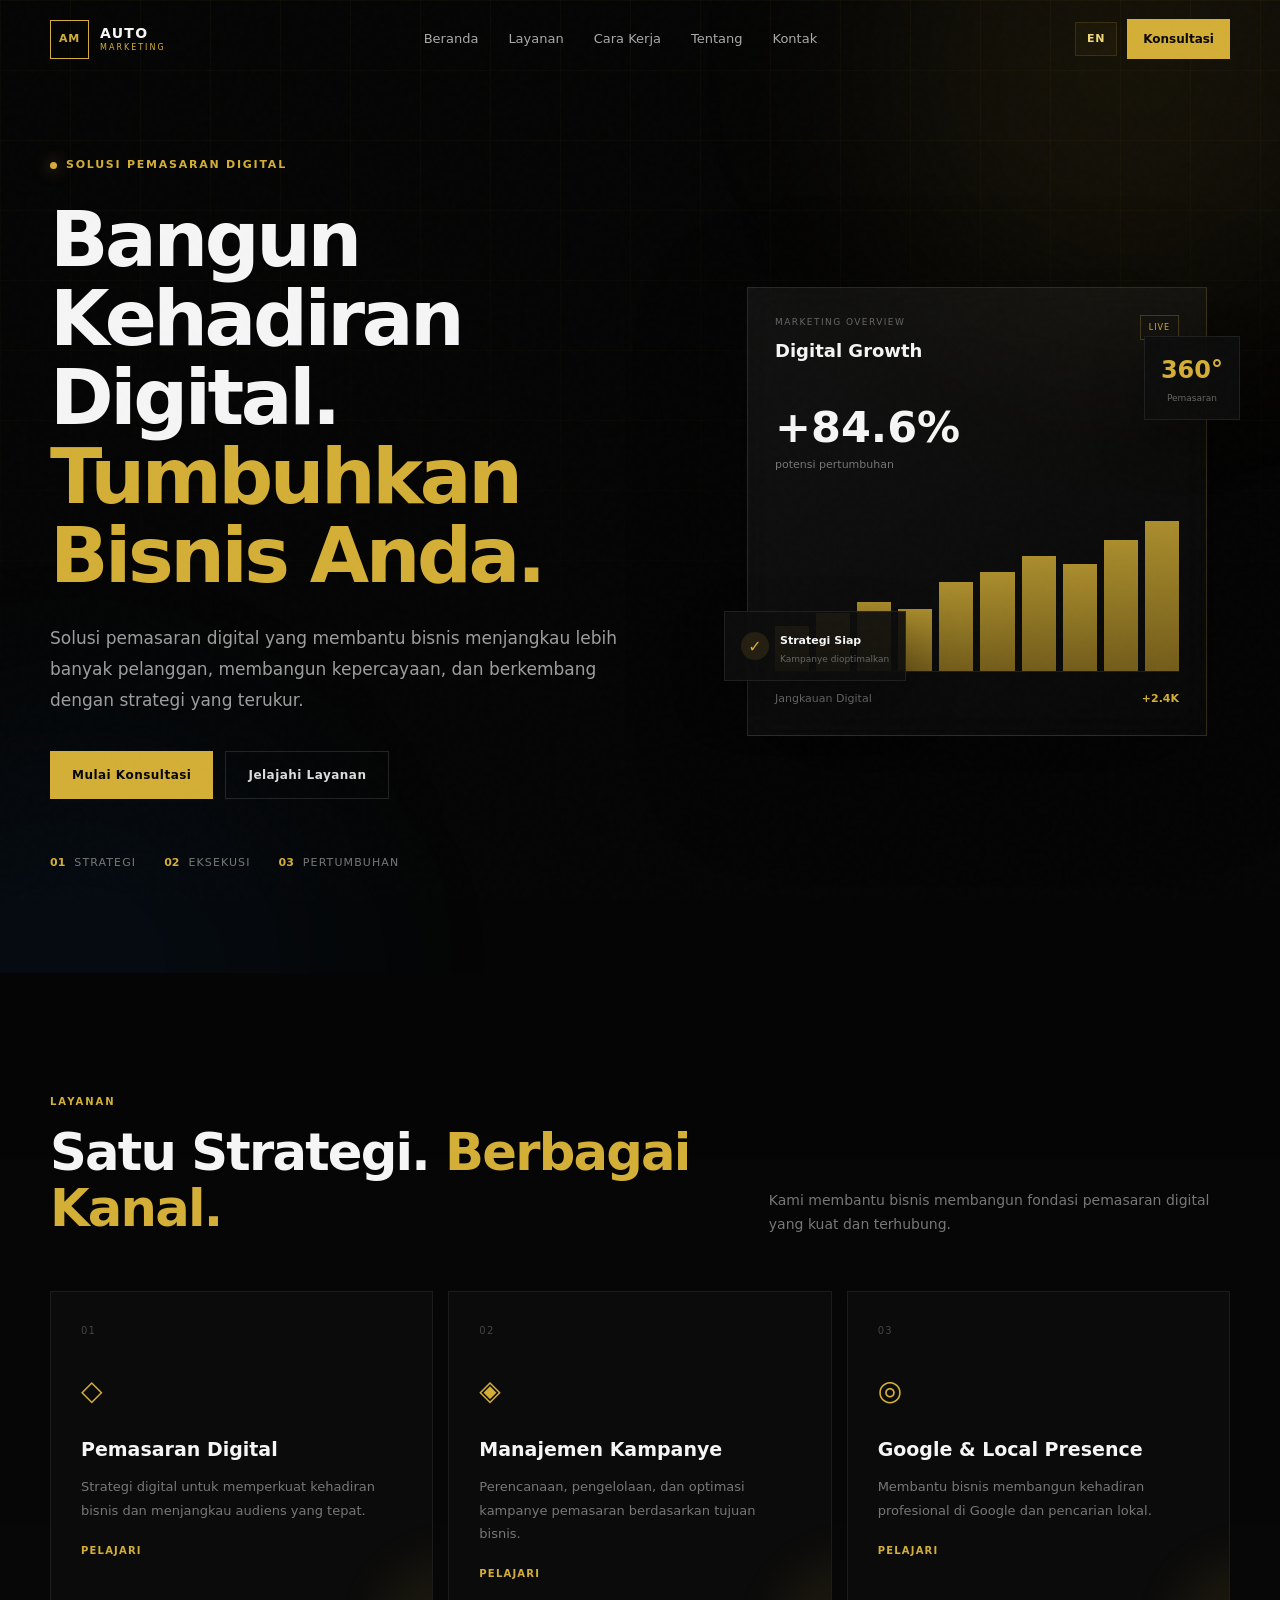
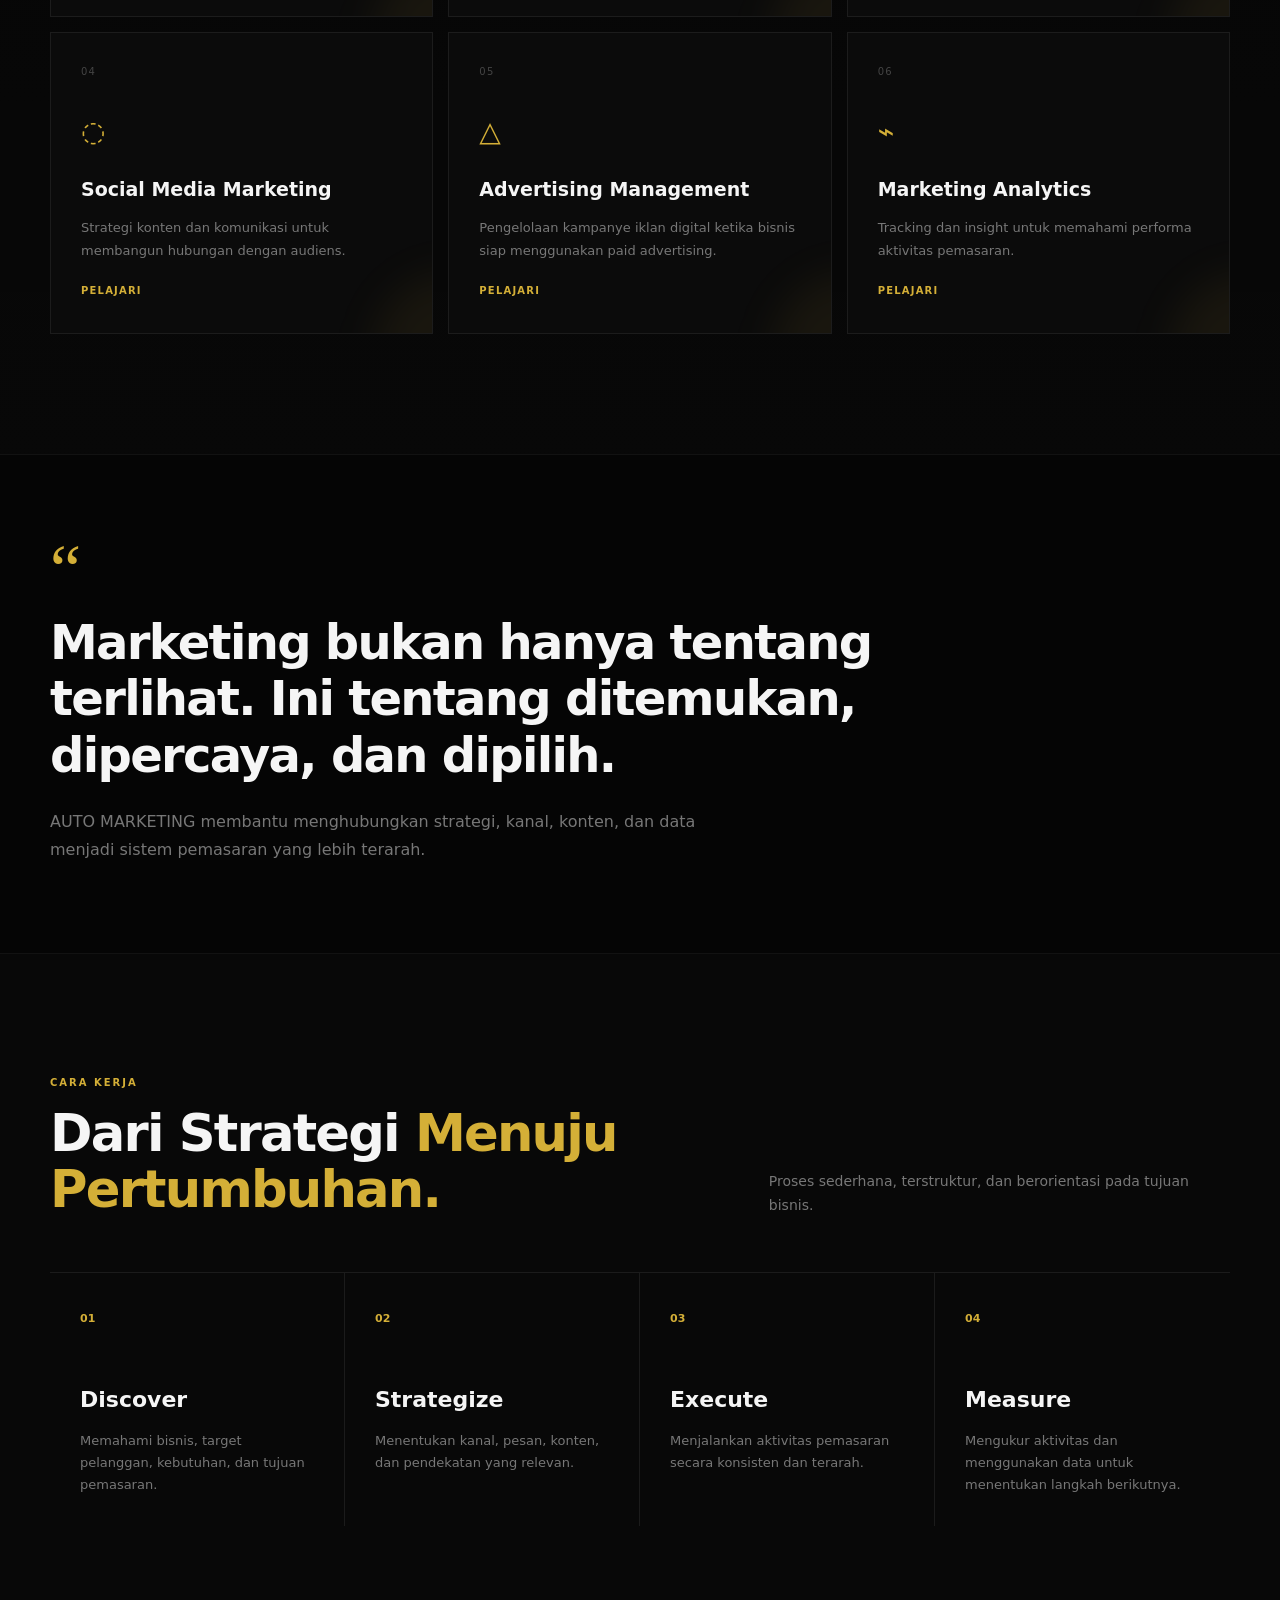
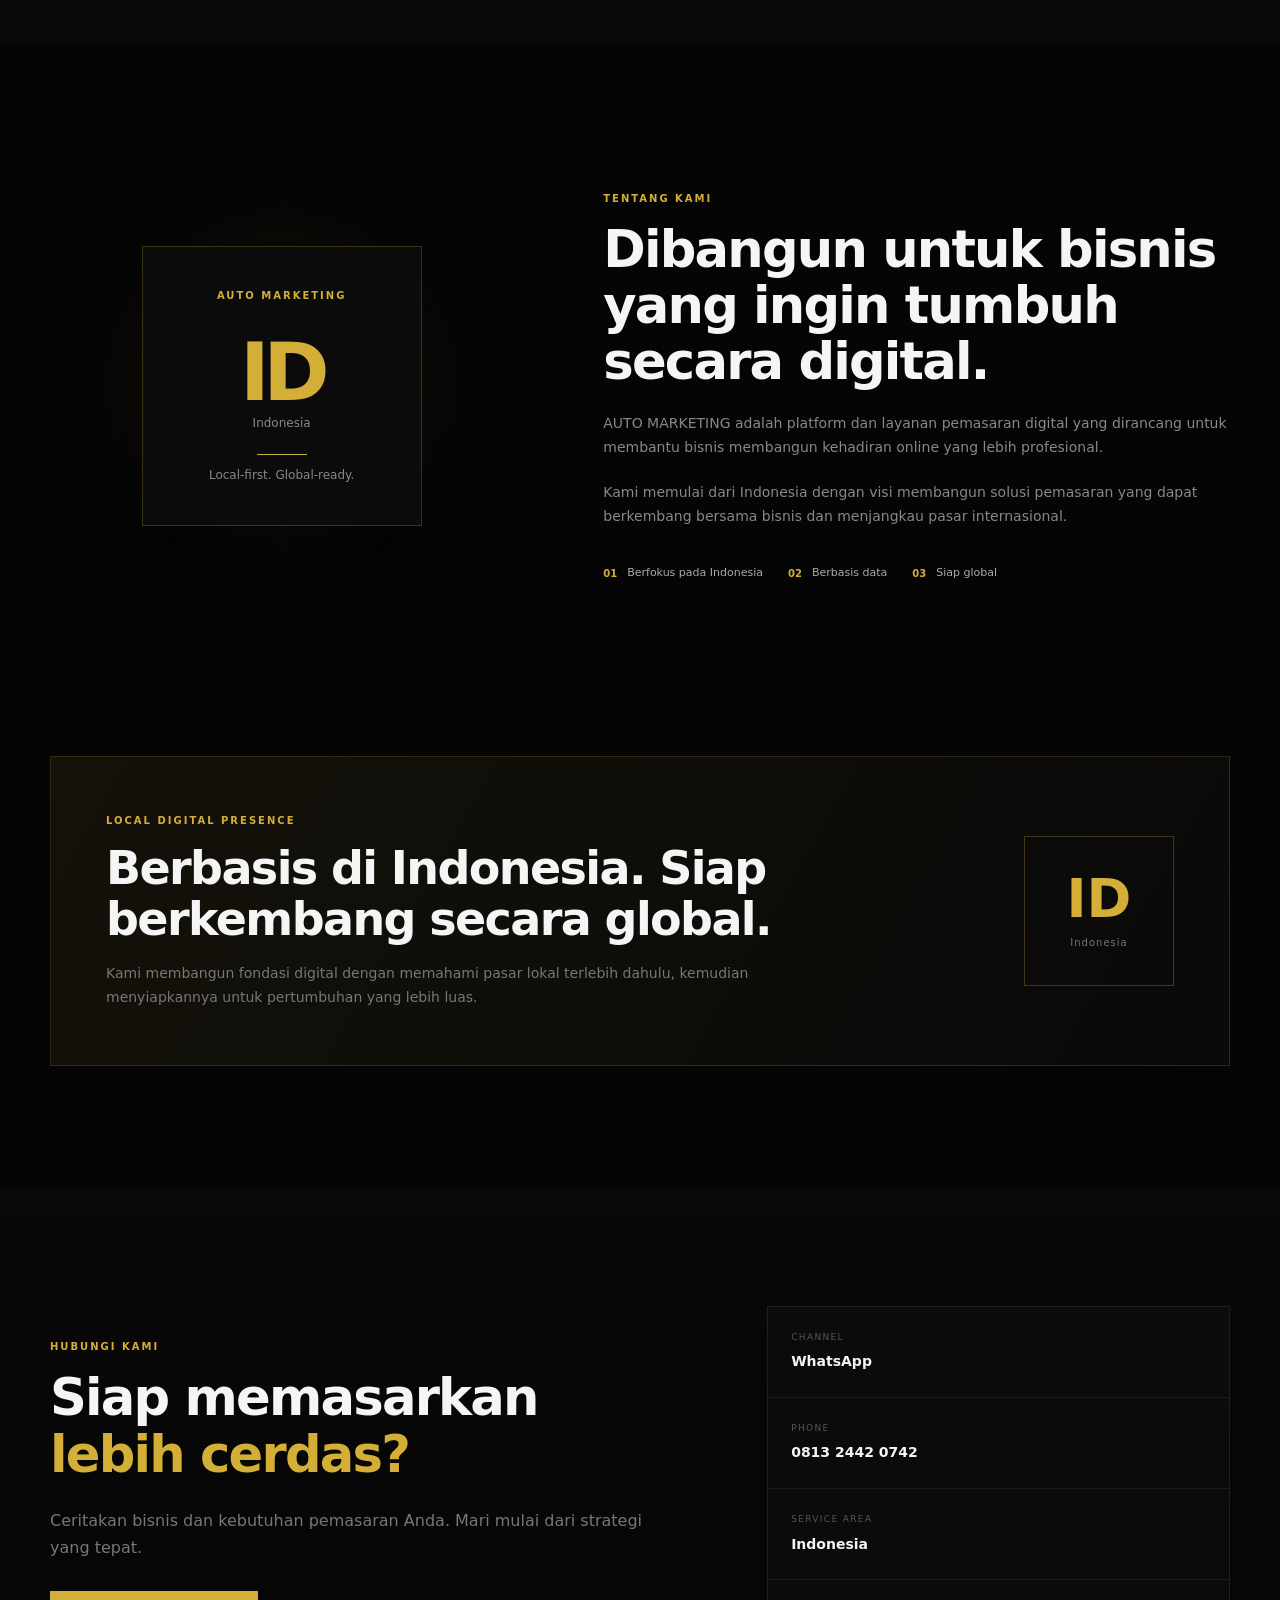
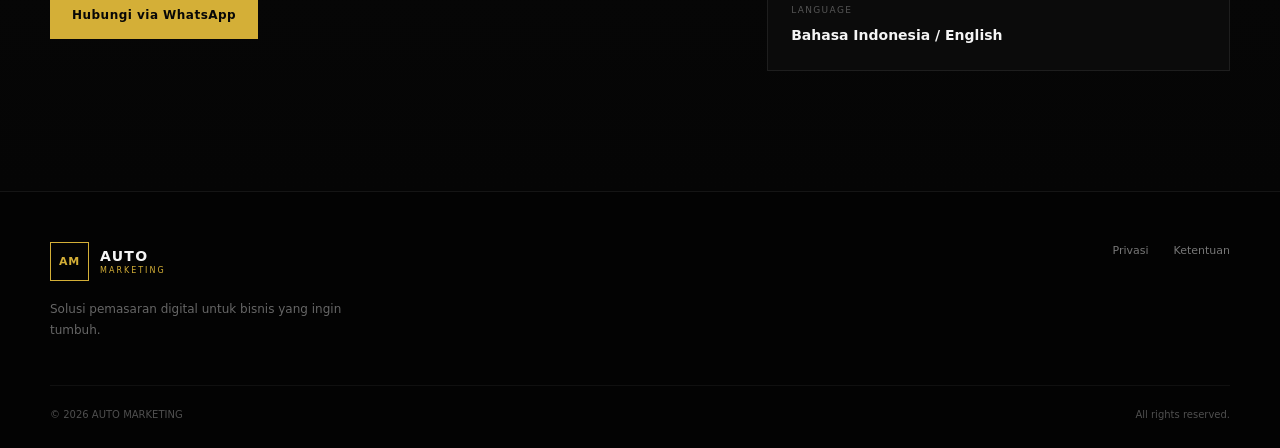
==== index.html @ 8391cec6 "Add files via upload" ====
<!DOCTYPE html>
<html lang="id">
<head>
    <meta charset="UTF-8">

    <meta
        name="viewport"
        content="width=device-width, initial-scale=1.0"
    >

    <title>AUTO MARKETING — Digital Marketing & Growth Solutions</title>

    <meta
        name="description"
        content="AUTO MARKETING menyediakan solusi pemasaran digital, campaign management, Google Business Profile, social media marketing, advertising, dan marketing analytics untuk bisnis di Indonesia."
    >

    <meta
        name="keywords"
        content="digital marketing Indonesia, marketing agency Indonesia, Google Business Profile, social media marketing, campaign management, advertising, marketing analytics"
    >

    <meta name="author" content="AUTO MARKETING">

    <meta
        property="og:title"
        content="AUTO MARKETING — Digital Marketing & Growth Solutions"
    >

    <meta
        property="og:description"
        content="Digital marketing solutions designed to help businesses reach more customers, build trust, and grow."
    >

    <meta
        property="og:type"
        content="website"
    >

    <meta
        property="og:locale"
        content="id_ID"
    >

    <meta
        property="og:locale:alternate"
        content="en_US"
    >

    <meta
        name="theme-color"
        content="#050505"
    >

    <link
        rel="icon"
        href="favicon.svg"
        type="image/svg+xml"
    >

    <link
        rel="stylesheet"
        href="style.css"
    >
</head>

<body>

<div class="page-noise"></div>

<header class="site-header" id="siteHeader">

    <div class="container nav-container">

        <a
            href="#home"
            class="brand"
            aria-label="AUTO MARKETING Home"
        >
            <span class="brand-mark">AM</span>

            <span class="brand-text">
                <strong>AUTO</strong>
                <span>MARKETING</span>
            </span>
        </a>

        <nav
            class="desktop-nav"
            aria-label="Primary navigation"
        >

            <a href="#home" data-i18n="nav.home">
                Beranda
            </a>

            <a href="#services" data-i18n="nav.services">
                Layanan
            </a>

            <a href="#process" data-i18n="nav.process">
                Cara Kerja
            </a>

            <a href="#about" data-i18n="nav.about">
                Tentang
            </a>

            <a href="#contact" data-i18n="nav.contact">
                Kontak
            </a>

        </nav>

        <div class="nav-actions">

            <button
                class="language-switch"
                id="languageToggle"
                type="button"
                aria-label="Switch language"
            >
                <span id="languageLabel">EN</span>
            </button>

            <a
                href="https://wa.me/6281324420742?text=Halo%20AUTO%20MARKETING%2C%20saya%20ingin%20berkonsultasi%20tentang%20pemasaran%20digital."
                class="nav-cta"
                target="_blank"
                rel="noopener noreferrer"
                data-i18n="nav.cta"
            >
                Konsultasi
            </a>

            <button
                class="menu-toggle"
                id="menuToggle"
                type="button"
                aria-label="Open menu"
                aria-expanded="false"
            >
                <span></span>
                <span></span>
                <span></span>
            </button>

        </div>

    </div>

    <div
        class="mobile-menu"
        id="mobileMenu"
    >

        <a href="#home" data-i18n="nav.home">
            Beranda
        </a>

        <a href="#services" data-i18n="nav.services">
            Layanan
        </a>

        <a href="#process" data-i18n="nav.process">
            Cara Kerja
        </a>

        <a href="#about" data-i18n="nav.about">
            Tentang
        </a>

        <a href="#contact" data-i18n="nav.contact">
            Kontak
        </a>

        <a
            href="https://wa.me/6281324420742?text=Halo%20AUTO%20MARKETING%2C%20saya%20ingin%20berkonsultasi%20tentang%20pemasaran%20digital."
            target="_blank"
            rel="noopener noreferrer"
            data-i18n="nav.cta"
        >
            Konsultasi
        </a>

    </div>

</header>


<main>

<!-- =========================
     HERO
========================= -->

<section
    class="hero"
    id="home"
>

    <div class="hero-glow hero-glow-one"></div>
    <div class="hero-glow hero-glow-two"></div>

    <div class="container hero-grid">

        <div class="hero-content reveal">

            <div class="eyebrow">
                <span class="status-dot"></span>

                <span data-i18n="hero.eyebrow">
                    Solusi Pemasaran Digital
                </span>
            </div>

            <h1 data-i18n="hero.title">
                Bangun Kehadiran Digital.
                <span>Tumbuhkan Bisnis Anda.</span>
            </h1>

            <p
                class="hero-description"
                data-i18n="hero.description"
            >
                Solusi pemasaran digital yang membantu bisnis
                menjangkau lebih banyak pelanggan, membangun
                kepercayaan, dan berkembang dengan strategi yang
                terukur.
            </p>

            <div class="hero-actions">

                <a
                    href="#contact"
                    class="button button-primary"
                    data-i18n="hero.primary"
                >
                    Mulai Konsultasi
                </a>

                <a
                    href="#services"
                    class="button button-secondary"
                    data-i18n="hero.secondary"
                >
                    Jelajahi Layanan
                </a>

            </div>

            <div class="hero-trust">

                <div>
                    <strong>01</strong>
                    <span data-i18n="hero.trust1">
                        Strategy
                    </span>
                </div>

                <div>
                    <strong>02</strong>
                    <span data-i18n="hero.trust2">
                        Execution
                    </span>
                </div>

                <div>
                    <strong>03</strong>
                    <span data-i18n="hero.trust3">
                        Growth
                    </span>
                </div>

            </div>

        </div>


        <div class="hero-visual reveal">

            <div class="dashboard-card">

                <div class="dashboard-top">

                    <div>
                        <span
                            class="small-label"
                            data-i18n="dashboard.label"
                        >
                            MARKETING OVERVIEW
                        </span>

                        <h3 data-i18n="dashboard.title">
                            Digital Growth
                        </h3>
                    </div>

                    <span class="live-badge">
                        LIVE
                    </span>

                </div>

                <div class="growth-value">
                    <strong>+84.6%</strong>
                    <span data-i18n="dashboard.growth">
                        growth potential
                    </span>
                </div>

                <div class="chart">

                    <span style="height:28%"></span>
                    <span style="height:36%"></span>
                    <span style="height:43%"></span>
                    <span style="height:39%"></span>
                    <span style="height:56%"></span>
                    <span style="height:62%"></span>
                    <span style="height:72%"></span>
                    <span style="height:67%"></span>
                    <span style="height:82%"></span>
                    <span style="height:94%"></span>

                </div>

                <div class="dashboard-bottom">

                    <span data-i18n="dashboard.reach">
                        Digital Reach
                    </span>

                    <strong>
                        +2.4K
                    </strong>

                </div>

            </div>

            <div class="floating-card floating-card-one">

                <span class="floating-icon">
                    ✓
                </span>

                <div>
                    <strong data-i18n="float.strategy">
                        Strategy Ready
                    </strong>

                    <small data-i18n="float.optimized">
                        Campaign optimized
                    </small>
                </div>

            </div>

            <div class="floating-card floating-card-two">

                <strong>
                    360°
                </strong>

                <span data-i18n="float.marketing">
                    Marketing
                </span>

            </div>

        </div>

    </div>

</section>


<!-- =========================
     SERVICES
========================= -->

<section
    class="section services-section"
    id="services"
>

    <div class="container">

        <div class="section-head reveal">

            <div>

                <span
                    class="section-kicker"
                    data-i18n="services.kicker"
                >
                    LAYANAN
                </span>

                <h2 data-i18n="services.title">
                    Satu Strategi.
                    <span>Berbagai Kanal.</span>
                </h2>

            </div>

            <p data-i18n="services.description">
                Kami membantu bisnis membangun fondasi
                pemasaran digital yang kuat dan terhubung.
            </p>

        </div>


        <div class="services-grid">

            <article class="service-card reveal">

                <div class="service-number">
                    01
                </div>

                <div class="service-icon">
                    ◇
                </div>

                <h3 data-i18n="service.digital.title">
                    Pemasaran Digital
                </h3>

                <p data-i18n="service.digital.text">
                    Strategi digital untuk memperkuat
                    kehadiran bisnis dan menjangkau audiens
                    yang tepat.
                </p>

                <span
                    class="service-link"
                    data-i18n="service.learn"
                >
                    Pelajari
                </span>

            </article>


            <article class="service-card reveal">

                <div class="service-number">
                    02
                </div>

                <div class="service-icon">
                    ◈
                </div>

                <h3 data-i18n="service.campaign.title">
                    Manajemen Kampanye
                </h3>

                <p data-i18n="service.campaign.text">
                    Perencanaan, pengelolaan, dan optimasi
                    kampanye pemasaran berdasarkan tujuan
                    bisnis.
                </p>

                <span
                    class="service-link"
                    data-i18n="service.learn"
                >
                    Pelajari
                </span>

            </article>


            <article class="service-card reveal">

                <div class="service-number">
                    03
                </div>

                <div class="service-icon">
                    ◎
                </div>

                <h3 data-i18n="service.google.title">
                    Google & Local Presence
                </h3>

                <p data-i18n="service.google.text">
                    Membantu bisnis membangun kehadiran
                    profesional di Google dan pencarian lokal.
                </p>

                <span
                    class="service-link"
                    data-i18n="service.learn"
                >
                    Pelajari
                </span>

            </article>


            <article class="service-card reveal">

                <div class="service-number">
                    04
                </div>

                <div class="service-icon">
                    ◌
                </div>

                <h3 data-i18n="service.social.title">
                    Social Media Marketing
                </h3>

                <p data-i18n="service.social.text">
                    Strategi konten dan komunikasi untuk
                    membangun hubungan dengan audiens.
                </p>

                <span
                    class="service-link"
                    data-i18n="service.learn"
                >
                    Pelajari
                </span>

            </article>


            <article class="service-card reveal">

                <div class="service-number">
                    05
                </div>

                <div class="service-icon">
                    △
                </div>

                <h3 data-i18n="service.ads.title">
                    Advertising Management
                </h3>

                <p data-i18n="service.ads.text">
                    Pengelolaan kampanye iklan digital ketika
                    bisnis siap menggunakan paid advertising.
                </p>

                <span
                    class="service-link"
                    data-i18n="service.learn"
                >
                    Pelajari
                </span>

            </article>


            <article class="service-card reveal">

                <div class="service-number">
                    06
                </div>

                <div class="service-icon">
                    ⌁
                </div>

                <h3 data-i18n="service.analytics.title">
                    Marketing Analytics
                </h3>

                <p data-i18n="service.analytics.text">
                    Tracking dan insight untuk memahami
                    performa aktivitas pemasaran.
                </p>

                <span
                    class="service-link"
                    data-i18n="service.learn"
                >
                    Pelajari
                </span>

            </article>

        </div>

    </div>

</section>


<!-- =========================
     STATEMENT
========================= -->

<section class="statement-section">

    <div class="container">

        <div class="statement reveal">

            <span class="quote-mark">
                “
            </span>

            <h2 data-i18n="statement.title">
                Marketing bukan hanya tentang terlihat.
                Ini tentang ditemukan, dipercaya,
                dan dipilih.
            </h2>

            <p data-i18n="statement.text">
                AUTO MARKETING membantu menghubungkan
                strategi, kanal, konten, dan data menjadi
                sistem pemasaran yang lebih terarah.
            </p>

        </div>

    </div>

</section>


<!-- =========================
     PROCESS
========================= -->

<section
    class="section process-section"
    id="process"
>

    <div class="container">

        <div class="section-head reveal">

            <div>

                <span
                    class="section-kicker"
                    data-i18n="process.kicker"
                >
                    CARA KERJA
                </span>

                <h2 data-i18n="process.title">
                    Dari Strategi
                    <span>Menuju Pertumbuhan.</span>
                </h2>

            </div>

            <p data-i18n="process.description">
                Proses sederhana, terstruktur, dan
                berorientasi pada tujuan bisnis.
            </p>

        </div>


        <div class="process-grid">

            <article class="process-card reveal">

                <span>01</span>

                <h3 data-i18n="process.one.title">
                    Discover
                </h3>

                <p data-i18n="process.one.text">
                    Memahami bisnis, target pelanggan,
                    kebutuhan, dan tujuan pemasaran.
                </p>

            </article>


            <article class="process-card reveal">

                <span>02</span>

                <h3 data-i18n="process.two.title">
                    Strategize
                </h3>

                <p data-i18n="process.two.text">
                    Menentukan kanal, pesan, konten,
                    dan pendekatan yang relevan.
                </p>

            </article>


            <article class="process-card reveal">

                <span>03</span>

                <h3 data-i18n="process.three.title">
                    Execute
                </h3>

                <p data-i18n="process.three.text">
                    Menjalankan aktivitas pemasaran secara
                    konsisten dan terarah.
                </p>

            </article>


            <article class="process-card reveal">

                <span>04</span>

                <h3 data-i18n="process.four.title">
                    Measure
                </h3>

                <p data-i18n="process.four.text">
                    Mengukur aktivitas dan menggunakan
                    data untuk menentukan langkah berikutnya.
                </p>

            </article>

        </div>

    </div>

</section>


<!-- =========================
     ABOUT
========================= -->

<section
    class="section about-section"
    id="about"
>

    <div class="container about-grid">

        <div class="about-visual reveal">

            <div class="about-panel">

                <span
                    class="section-kicker"
                    data-i18n="about.panel.kicker"
                >
                    AUTO MARKETING
                </span>

                <strong>
                    ID
                </strong>

                <span data-i18n="about.panel.area">
                    Indonesia
                </span>

                <div class="about-line"></div>

                <span data-i18n="about.panel.status">
                    Local-first. Global-ready.
                </span>

            </div>

        </div>


        <div class="about-content reveal">

            <span
                class="section-kicker"
                data-i18n="about.kicker"
            >
                TENTANG KAMI
            </span>

            <h2 data-i18n="about.title">
                Dibangun untuk bisnis
                yang ingin tumbuh secara digital.
            </h2>

            <p data-i18n="about.text1">
                AUTO MARKETING adalah platform dan layanan
                pemasaran digital yang dirancang untuk
                membantu bisnis membangun kehadiran online
                yang lebih profesional.
            </p>

            <p data-i18n="about.text2">
                Kami memulai dari Indonesia dengan visi
                membangun solusi pemasaran yang dapat
                berkembang bersama bisnis dan menjangkau
                pasar internasional.
            </p>

            <div class="about-points">

                <div>
                    <strong>01</strong>
                    <span data-i18n="about.point1">
                        Indonesia-focused
                    </span>
                </div>

                <div>
                    <strong>02</strong>
                    <span data-i18n="about.point2">
                        Data-aware
                    </span>
                </div>

                <div>
                    <strong>03</strong>
                    <span data-i18n="about.point3">
                        Global-ready
                    </span>
                </div>

            </div>

        </div>

    </div>

</section>


<!-- =========================
     LOCAL PRESENCE
========================= -->

<section class="presence-section">

    <div class="container">

        <div class="presence-card reveal">

            <div>

                <span
                    class="section-kicker"
                    data-i18n="presence.kicker"
                >
                    LOCAL DIGITAL PRESENCE
                </span>

                <h2 data-i18n="presence.title">
                    Berbasis di Indonesia.
                    Siap berkembang secara global.
                </h2>

                <p data-i18n="presence.text">
                    Kami membangun fondasi digital dengan
                    memahami pasar lokal terlebih dahulu,
                    kemudian menyiapkannya untuk pertumbuhan
                    yang lebih luas.
                </p>

            </div>

            <div class="presence-badge">

                <strong>
                    ID
                </strong>

                <span>
                    Indonesia
                </span>

            </div>

        </div>

    </div>

</section>


<!-- =========================
     CONTACT
========================= -->

<section
    class="section contact-section"
    id="contact"
>

    <div class="container contact-grid">

        <div class="contact-content reveal">

            <span
                class="section-kicker"
                data-i18n="contact.kicker"
            >
                HUBUNGI KAMI
            </span>

            <h2 data-i18n="contact.title">
                Siap memasarkan
                <span>lebih cerdas?</span>
            </h2>

            <p data-i18n="contact.text">
                Ceritakan bisnis dan kebutuhan pemasaran
                Anda. Mari mulai dari strategi yang tepat.
            </p>

            <a
                href="https://wa.me/6281324420742?text=Halo%20AUTO%20MARKETING%2C%20saya%20ingin%20berkonsultasi%20tentang%20pemasaran%20digital."
                class="button button-primary"
                target="_blank"
                rel="noopener noreferrer"
                data-i18n="contact.button"
            >
                Hubungi via WhatsApp
            </a>

        </div>


        <div class="contact-card reveal">

            <div class="contact-item">

                <span
                    data-i18n="contact.channel"
                >
                    CHANNEL
                </span>

                <strong>
                    WhatsApp
                </strong>

            </div>

            <div class="contact-item">

                <span
                    data-i18n="contact.phone"
                >
                    PHONE
                </span>

                <strong>
                    0813 2442 0742
                </strong>

            </div>

            <div class="contact-item">

                <span
                    data-i18n="contact.area"
                >
                    SERVICE AREA
                </span>

                <strong
                    data-i18n="contact.indonesia"
                >
                    Indonesia
                </strong>

            </div>

            <div class="contact-item">

                <span
                    data-i18n="contact.language"
                >
                    LANGUAGE
                </span>

                <strong>
                    Bahasa Indonesia / English
                </strong>

            </div>

        </div>

    </div>

</section>

</main>


<!-- =========================
     FOOTER
========================= -->

<footer class="site-footer">

    <div class="container">

        <div class="footer-main">

            <div class="footer-brand">

                <a
                    href="#home"
                    class="brand"
                >

                    <span class="brand-mark">
                        AM
                    </span>

                    <span class="brand-text">
                        <strong>AUTO</strong>
                        <span>MARKETING</span>
                    </span>

                </a>

                <p data-i18n="footer.description">
                    Solusi pemasaran digital untuk bisnis
                    yang ingin tumbuh.
                </p>

            </div>


            <div class="footer-links">

                <a
                    href="privacy.html"
                    data-i18n="footer.privacy"
                >
                    Privasi
                </a>

                <a
                    href="terms.html"
                    data-i18n="footer.terms"
                >
                    Ketentuan
                </a>

            </div>

        </div>


        <div class="footer-bottom">

            <span>
                © <span id="currentYear">2026</span>
                AUTO MARKETING
            </span>

            <span data-i18n="footer.rights">
                All rights reserved.
            </span>

        </div>

    </div>

</footer>


<script src="script.js"></script>

</body>
</html>
---- style.css ----
:root {
    --black: #050505;
    --black-soft: #0b0b0b;
    --panel: #101010;
    --panel-light: #151515;

    --gold: #D4AF37;
    --gold-light: #f1d978;
    --gold-dark: #8e7220;

    --white: #f5f5f5;
    --text: #d5d5d5;
    --muted: #888888;
    --border: rgba(212, 175, 55, 0.16);

    --container: 1180px;

    --radius: 20px;
    --transition: 220ms ease;
}

* {
    box-sizing: border-box;
    margin: 0;
    padding: 0;
}

html {
    scroll-behavior: smooth;
}

body {
    min-height: 100vh;
    background: var(--black);
    color: var(--text);
    font-family:
        Inter,
        ui-sans-serif,
        system-ui,
        -apple-system,
        BlinkMacSystemFont,
        "Segoe UI",
        sans-serif;
    line-height: 1.7;
    overflow-x: hidden;
}

body.menu-open {
    overflow: hidden;
}

a {
    color: inherit;
    text-decoration: none;
}

button {
    font: inherit;
}

.page-noise {
    position: fixed;
    inset: 0;
    pointer-events: none;
    opacity: .025;
    z-index: 999;
    background-image:
        url("data:image/svg+xml,%3Csvg viewBox='0 0 180 180' xmlns='http://www.w3.org/2000/svg'%3E%3Cfilter id='n'%3E%3CfeTurbulence type='fractalNoise' baseFrequency='.85' numOctaves='4' stitchTiles='stitch'/%3E%3C/filter%3E%3Crect width='100%25' height='100%25' filter='url(%23n)' opacity='.6'/%3E%3C/svg%3E");
}

.container {
    width: min(
        calc(100% - 40px),
        var(--container)
    );
    margin-inline: auto;
}


/* =========================
   HEADER
========================= */

.site-header {
    position: fixed;
    top: 0;
    left: 0;
    right: 0;
    z-index: 100;
    border-bottom: 1px solid transparent;
    transition:
        background var(--transition),
        border-color var(--transition),
        backdrop-filter var(--transition);
}

.site-header.scrolled {
    background: rgba(5, 5, 5, .88);
    backdrop-filter: blur(18px);
    border-color: var(--border);
}

.nav-container {
    min-height: 78px;
    display: flex;
    align-items: center;
    justify-content: space-between;
    gap: 28px;
}

.brand {
    display: inline-flex;
    align-items: center;
    gap: 11px;
    flex-shrink: 0;
}

.brand-mark {
    width: 39px;
    height: 39px;
    display: grid;
    place-items: center;
    border: 1px solid var(--gold);
    color: var(--gold);
    font-size: 11px;
    font-weight: 800;
    letter-spacing: .08em;
}

.brand-text {
    display: flex;
    flex-direction: column;
    line-height: 1;
    letter-spacing: .08em;
}

.brand-text strong {
    color: var(--white);
    font-size: 14px;
}

.brand-text span {
    margin-top: 4px;
    color: var(--gold);
    font-size: 8px;
    letter-spacing: .25em;
}

.desktop-nav {
    display: flex;
    align-items: center;
    gap: 30px;
}

.desktop-nav a {
    color: #aaa;
    font-size: 13px;
    transition: color var(--transition);
}

.desktop-nav a:hover {
    color: var(--gold-light);
}

.nav-actions {
    display: flex;
    align-items: center;
    gap: 10px;
}

.language-switch {
    min-width: 42px;
    height: 34px;
    border: 1px solid var(--border);
    background: rgba(212, 175, 55, .04);
    color: var(--gold-light);
    cursor: pointer;
    font-size: 11px;
    font-weight: 800;
    letter-spacing: .08em;
    transition: all var(--transition);
}

.language-switch:hover {
    border-color: var(--gold);
    background: rgba(212, 175, 55, .10);
}

.nav-cta {
    padding: 10px 16px;
    background: var(--gold);
    color: #090909;
    font-size: 12px;
    font-weight: 800;
    transition: all var(--transition);
}

.nav-cta:hover {
    background: var(--gold-light);
    transform: translateY(-1px);
}

.menu-toggle {
    width: 40px;
    height: 40px;
    display: none;
    place-items: center;
    gap: 5px;
    border: 1px solid var(--border);
    background: transparent;
    cursor: pointer;
}

.menu-toggle span {
    width: 18px;
    height: 1px;
    background: var(--gold);
    transition: transform var(--transition);
}

.mobile-menu {
    display: none;
}


/* =========================
   HERO
========================= */

.hero {
    position: relative;
    min-height: 100vh;
    display: flex;
    align-items: center;
    padding: 150px 0 100px;
    overflow: hidden;
}

.hero::before {
    content: "";
    position: absolute;
    inset: 0;
    background:
        linear-gradient(
            90deg,
            rgba(212,175,55,.04) 1px,
            transparent 1px
        ),
        linear-gradient(
            rgba(212,175,55,.04) 1px,
            transparent 1px
        );
    background-size: 70px 70px;
    mask-image:
        linear-gradient(
            to bottom,
            black,
            transparent 90%
        );
    pointer-events: none;
}

.hero-glow {
    position: absolute;
    width: 500px;
    height: 500px;
    border-radius: 50%;
    filter: blur(100px);
    pointer-events: none;
}

.hero-glow-one {
    top: -180px;
    right: -100px;
    background: rgba(212, 175, 55, .08);
}

.hero-glow-two {
    bottom: -250px;
    left: -180px;
    background: rgba(25, 118, 210, .06);
}

.hero-grid {
    position: relative;
    z-index: 2;
    display: grid;
    grid-template-columns: 1.08fr .92fr;
    align-items: center;
    gap: 80px;
}

.eyebrow {
    display: inline-flex;
    align-items: center;
    gap: 9px;
    margin-bottom: 25px;
    color: var(--gold);
    font-size: 11px;
    font-weight: 800;
    letter-spacing: .16em;
    text-transform: uppercase;
}

.status-dot {
    width: 7px;
    height: 7px;
    border-radius: 50%;
    background: var(--gold);
    box-shadow: 0 0 16px rgba(212,175,55,.7);
}

.hero h1 {
    max-width: 760px;
    color: var(--white);
    font-size: clamp(46px, 6vw, 78px);
    line-height: 1.03;
    letter-spacing: -.045em;
    font-weight: 700;
}

.hero h1 span,
.section-head h2 span,
.contact-content h2 span {
    color: var(--gold);
}

.hero-description {
    max-width: 650px;
    margin-top: 28px;
    color: #9e9e9e;
    font-size: 17px;
    line-height: 1.8;
}

.hero-actions {
    display: flex;
    flex-wrap: wrap;
    gap: 12px;
    margin-top: 36px;
}

.button {
    display: inline-flex;
    align-items: center;
    justify-content: center;
    min-height: 48px;
    padding: 0 22px;
    font-size: 12px;
    font-weight: 800;
    letter-spacing: .04em;
    transition: all var(--transition);
}

.button-primary {
    background: var(--gold);
    color: #070707;
}

.button-primary:hover {
    background: var(--gold-light);
    transform: translateY(-2px);
    box-shadow:
        0 12px 35px rgba(212,175,55,.15);
}

.button-secondary {
    border: 1px solid rgba(255,255,255,.12);
    color: #ddd;
}

.button-secondary:hover {
    border-color: var(--gold);
    color: var(--gold-light);
}

.hero-trust {
    display: flex;
    gap: 28px;
    margin-top: 55px;
}

.hero-trust div {
    display: flex;
    align-items: center;
    gap: 9px;
}

.hero-trust strong {
    color: var(--gold);
    font-size: 11px;
}

.hero-trust span {
    color: #777;
    font-size: 11px;
    text-transform: uppercase;
    letter-spacing: .1em;
}


/* =========================
   HERO VISUAL
========================= */

.hero-visual {
    position: relative;
    min-height: 480px;
    display: grid;
    place-items: center;
}

.dashboard-card {
    width: min(100%, 460px);
    padding: 27px;
    border: 1px solid rgba(212,175,55,.18);
    background:
        linear-gradient(
            145deg,
            rgba(255,255,255,.055),
            rgba(255,255,255,.015)
        );
    box-shadow:
        0 30px 100px rgba(0,0,0,.45);
    backdrop-filter: blur(15px);
}

.dashboard-top {
    display: flex;
    align-items: flex-start;
    justify-content: space-between;
}

.small-label {
    display: block;
    color: #666;
    font-size: 9px;
    letter-spacing: .16em;
}

.dashboard-top h3 {
    margin-top: 6px;
    color: var(--white);
    font-size: 18px;
}

.live-badge {
    padding: 5px 8px;
    border: 1px solid rgba(212,175,55,.25);
    color: var(--gold);
    font-size: 8px;
    letter-spacing: .12em;
}

.growth-value {
    margin-top: 40px;
}

.growth-value strong {
    display: block;
    color: var(--white);
    font-size: 43px;
    line-height: 1;
}

.growth-value span {
    color: #777;
    font-size: 11px;
}

.chart {
    height: 160px;
    margin-top: 35px;
    display: flex;
    align-items: end;
    gap: 7px;
    border-bottom: 1px solid rgba(255,255,255,.08);
}

.chart span {
    flex: 1;
    background:
        linear-gradient(
            to top,
            var(--gold-dark),
            var(--gold)
        );
    opacity: .8;
}

.dashboard-bottom {
    display: flex;
    justify-content: space-between;
    margin-top: 18px;
    color: #777;
    font-size: 11px;
}

.dashboard-bottom strong {
    color: var(--gold);
}

.floating-card {
    position: absolute;
    display: flex;
    align-items: center;
    gap: 11px;
    padding: 13px 16px;
    border: 1px solid rgba(255,255,255,.08);
    background: rgba(14,14,14,.92);
    box-shadow: 0 20px 50px rgba(0,0,0,.35);
}

.floating-card-one {
    left: 0;
    bottom: 70px;
}

.floating-card-two {
    right: -10px;
    top: 65px;
    flex-direction: column;
    gap: 0;
}

.floating-icon {
    width: 28px;
    height: 28px;
    display: grid;
    place-items: center;
    border-radius: 50%;
    background: rgba(212,175,55,.12);
    color: var(--gold);
}

.floating-card strong {
    color: var(--white);
    font-size: 11px;
}

.floating-card small,
.floating-card-two span {
    display: block;
    color: #666;
    font-size: 9px;
}

.floating-card-two strong {
    color: var(--gold);
    font-size: 24px;
}


/* =========================
   GENERAL SECTIONS
========================= */

.section {
    padding: 120px 0;
}

.section-head {
    display: grid;
    grid-template-columns: 1fr .7fr;
    gap: 60px;
    align-items: end;
    margin-bottom: 55px;
}

.section-kicker {
    display: block;
    margin-bottom: 14px;
    color: var(--gold);
    font-size: 10px;
    font-weight: 800;
    letter-spacing: .2em;
}

.section-head h2,
.about-content h2,
.contact-content h2,
.presence-card h2 {
    color: var(--white);
    font-size: clamp(35px, 4vw, 53px);
    line-height: 1.1;
    letter-spacing: -.035em;
}

.section-head > p {
    color: #777;
    font-size: 14px;
}


/* =========================
   SERVICES
========================= */

.services-section {
    background:
        linear-gradient(
            to bottom,
            transparent,
            rgba(255,255,255,.012)
        );
}

.services-grid {
    display: grid;
    grid-template-columns: repeat(3, 1fr);
    gap: 15px;
}

.service-card {
    position: relative;
    min-height: 290px;
    padding: 30px;
    border: 1px solid rgba(255,255,255,.07);
    background: #0b0b0b;
    overflow: hidden;
    transition: all 280ms ease;
}

.service-card::after {
    content: "";
    position: absolute;
    width: 160px;
    height: 160px;
    right: -100px;
    bottom: -100px;
    border-radius: 50%;
    background: rgba(212,175,55,.07);
    filter: blur(20px);
    transition: transform 400ms ease;
}

.service-card:hover {
    border-color: var(--border);
    transform: translateY(-5px);
}

.service-card:hover::after {
    transform: scale(1.5);
}

.service-number {
    color: #444;
    font-size: 10px;
    letter-spacing: .12em;
}

.service-icon {
    margin-top: 28px;
    color: var(--gold);
    font-size: 28px;
}

.service-card h3 {
    margin-top: 18px;
    color: var(--white);
    font-size: 19px;
}

.service-card p {
    margin-top: 10px;
    color: #777;
    font-size: 13px;
    line-height: 1.8;
}

.service-link {
    display: inline-block;
    margin-top: 20px;
    color: var(--gold);
    font-size: 10px;
    font-weight: 800;
    letter-spacing: .12em;
    text-transform: uppercase;
}


/* =========================
   STATEMENT
========================= */

.statement-section {
    padding: 90px 0;
    border-top: 1px solid rgba(255,255,255,.05);
    border-bottom: 1px solid rgba(255,255,255,.05);
}

.statement {
    max-width: 900px;
}

.quote-mark {
    display: block;
    color: var(--gold);
    font-family: Georgia, serif;
    font-size: 70px;
    line-height: .7;
}

.statement h2 {
    margin-top: 20px;
    color: var(--white);
    font-size: clamp(30px, 4vw, 48px);
    line-height: 1.18;
    letter-spacing: -.035em;
}

.statement p {
    max-width: 650px;
    margin-top: 25px;
    color: #777;
}


/* =========================
   PROCESS
========================= */

.process-section {
    background: #080808;
}

.process-grid {
    display: grid;
    grid-template-columns: repeat(4, 1fr);
    border-top: 1px solid rgba(255,255,255,.08);
}

.process-card {
    min-height: 240px;
    padding: 30px;
    border-right: 1px solid rgba(255,255,255,.08);
}

.process-card:last-child {
    border-right: 0;
}

.process-card > span {
    color: var(--gold);
    font-size: 11px;
    font-weight: 800;
}

.process-card h3 {
    margin-top: 50px;
    color: var(--white);
    font-size: 22px;
}

.process-card p {
    margin-top: 12px;
    color: #777;
    font-size: 13px;
}


/* =========================
   ABOUT
========================= */

.about-grid {
    display: grid;
    grid-template-columns: .85fr 1.15fr;
    gap: 90px;
    align-items: center;
}

.about-visual {
    min-height: 440px;
    display: grid;
    place-items: center;
    background:
        radial-gradient(
            circle,
            rgba(212,175,55,.11),
            transparent 60%
        );
}

.about-panel {
    width: 280px;
    height: 280px;
    display: flex;
    flex-direction: column;
    justify-content: center;
    align-items: center;
    border: 1px solid rgba(212,175,55,.25);
    background: #0b0b0b;
    box-shadow:
        0 30px 90px rgba(0,0,0,.45);
}

.about-panel strong {
    margin-top: 15px;
    color: var(--gold);
    font-size: 80px;
    line-height: 1;
    letter-spacing: -.08em;
}

.about-panel > span:not(.section-kicker) {
    color: #888;
    font-size: 12px;
}

.about-line {
    width: 50px;
    height: 1px;
    margin: 20px 0 10px;
    background: var(--gold);
}

.about-content h2 {
    max-width: 650px;
}

.about-content > p {
    max-width: 680px;
    margin-top: 22px;
    color: #888;
    font-size: 14px;
}

.about-points {
    display: flex;
    flex-wrap: wrap;
    gap: 25px;
    margin-top: 35px;
}

.about-points div {
    display: flex;
    align-items: center;
    gap: 10px;
}

.about-points strong {
    color: var(--gold);
    font-size: 10px;
}

.about-points span {
    color: #aaa;
    font-size: 11px;
}


/* =========================
   PRESENCE
========================= */

.presence-section {
    padding: 30px 0 120px;
}

.presence-card {
    display: flex;
    align-items: center;
    justify-content: space-between;
    gap: 40px;
    padding: 55px;
    border: 1px solid rgba(212,175,55,.18);
    background:
        linear-gradient(
            120deg,
            rgba(212,175,55,.07),
            rgba(255,255,255,.015)
        );
}

.presence-card h2 {
    max-width: 700px;
    font-size: clamp(31px, 4vw, 46px);
}

.presence-card p {
    max-width: 650px;
    margin-top: 18px;
    color: #777;
    font-size: 14px;
}

.presence-badge {
    min-width: 150px;
    height: 150px;
    display: flex;
    flex-direction: column;
    align-items: center;
    justify-content: center;
    border: 1px solid rgba(212,175,55,.28);
    flex-shrink: 0;
}

.presence-badge strong {
    color: var(--gold);
    font-size: 54px;
    line-height: 1;
}

.presence-badge span {
    margin-top: 8px;
    color: #777;
    font-size: 10px;
    letter-spacing: .1em;
}


/* =========================
   CONTACT
========================= */

.contact-section {
    background:
        linear-gradient(
            180deg,
            #080808,
            #050505
        );
}

.contact-grid {
    display: grid;
    grid-template-columns: 1fr .75fr;
    gap: 100px;
    align-items: center;
}

.contact-content h2 {
    max-width: 650px;
}

.contact-content p {
    max-width: 600px;
    margin: 25px 0 30px;
    color: #777;
}

.contact-card {
    border: 1px solid rgba(255,255,255,.08);
    background: #0b0b0b;
}

.contact-item {
    display: flex;
    flex-direction: column;
    gap: 5px;
    padding: 23px;
    border-bottom: 1px solid rgba(255,255,255,.07);
}

.contact-item:last-child {
    border-bottom: 0;
}

.contact-item span {
    color: #555;
    font-size: 9px;
    letter-spacing: .15em;
}

.contact-item strong {
    color: var(--white);
    font-size: 14px;
}


/* =========================
   FOOTER
========================= */

.site-footer {
    padding: 50px 0 25px;
    border-top: 1px solid rgba(255,255,255,.07);
    background: #030303;
}

.footer-main {
    display: flex;
    justify-content: space-between;
    gap: 50px;
}

.footer-brand p {
    max-width: 320px;
    margin-top: 18px;
    color: #666;
    font-size: 12px;
}

.footer-links {
    display: flex;
    gap: 25px;
}

.footer-links a {
    color: #777;
    font-size: 11px;
}

.footer-links a:hover {
    color: var(--gold);
}

.footer-bottom {
    display: flex;
    justify-content: space-between;
    gap: 20px;
    margin-top: 45px;
    padding-top: 20px;
    border-top: 1px solid rgba(255,255,255,.05);
    color: #4f4f4f;
    font-size: 10px;
}


/* =========================
   REVEAL
========================= */

.reveal {
    opacity: 0;
    transform: translateY(25px);
    transition:
        opacity 700ms ease,
        transform 700ms ease;
}

.reveal.visible {
    opacity: 1;
    transform: translateY(0);
}


/* =========================
   RESPONSIVE
========================= */

@media (max-width: 980px) {

    .desktop-nav {
        display: none;
    }

    .menu-toggle {
        display: grid;
    }

    .mobile-menu {
        display: flex;
        flex-direction: column;
        gap: 0;
        max-height: 0;
        overflow: hidden;
        background: rgba(5,5,5,.97);
        transition: max-height 300ms ease;
    }

    .mobile-menu.open {
        max-height: 420px;
        border-top: 1px solid var(--border);
    }

    .mobile-menu a {
        padding: 17px 20px;
        border-bottom: 1px solid rgba(255,255,255,.06);
        color: #aaa;
        font-size: 13px;
    }

    .mobile-menu a:hover {
        color: var(--gold);
    }

    .hero-grid,
    .about-grid,
    .contact-grid {
        grid-template-columns: 1fr;
    }

    .hero-grid {
        gap: 50px;
    }

    .hero-visual {
        min-height: 420px;
    }

    .services-grid {
        grid-template-columns: repeat(2, 1fr);
    }

    .process-grid {
        grid-template-columns: repeat(2, 1fr);
    }

    .process-card:nth-child(2) {
        border-right: 0;
    }

    .process-card:nth-child(-n+2) {
        border-bottom: 1px solid rgba(255,255,255,.08);
    }

    .section-head {
        grid-template-columns: 1fr;
        gap: 20px;
    }

    .contact-grid {
        gap: 50px;
    }
}


@media (max-width: 640px) {

    .container {
        width: min(
            calc(100% - 28px),
            var(--container)
        );
    }

    .nav-container {
        min-height: 70px;
    }

    .nav-cta {
        display: none;
    }

    .hero {
        padding-top: 120px;
        padding-bottom: 75px;
    }

    .hero h1 {
        font-size: clamp(40px, 13vw, 58px);
    }

    .hero-description {
        font-size: 15px;
    }

    .hero-trust {
        gap: 17px;
        flex-wrap: wrap;
        margin-top: 40px;
    }

    .hero-visual {
        min-height: 370px;
    }

    .dashboard-card {
        padding: 20px;
    }

    .growth-value strong {
        font-size: 34px;
    }

    .floating-card-one {
        left: -3px;
        bottom: 20px;
    }

    .floating-card-two {
        right: -3px;
        top: 25px;
    }

    .section {
        padding: 85px 0;
    }

    .services-grid {
        grid-template-columns: 1fr;
    }

    .service-card {
        min-height: 250px;
    }

    .statement-section {
        padding: 75px 0;
    }

    .statement h2 {
        font-size: 30px;
    }

    .process-grid {
        grid-template-columns: 1fr;
    }

    .process-card,
    .process-card:nth-child(2) {
        border-right: 0;
        border-bottom: 1px solid rgba(255,255,255,.08);
    }

    .process-card:last-child {
        border-bottom: 0;
    }

    .process-card h3 {
        margin-top: 35px;
    }

    .about-grid {
        gap: 45px;
    }

    .about-visual {
        min-height: 350px;
    }

    .about-panel {
        width: 230px;
        height: 230px;
    }

    .about-panel strong {
        font-size: 65px;
    }

    .about-points {
        gap: 15px;
    }

    .presence-section {
        padding-bottom: 85px;
    }

    .presence-card {
        flex-direction: column;
        align-items: flex-start;
        padding: 32px 25px;
    }

    .presence-badge {
        width: 120px;
        min-width: 120px;
        height: 120px;
    }

    .presence-badge strong {
        font-size: 42px;
    }

    .contact-grid {
        gap: 40px;
    }

    .footer-main,
    .footer-bottom {
        flex-direction: column;
    }

    .footer-links {
        margin-top: 10px;
    }
}
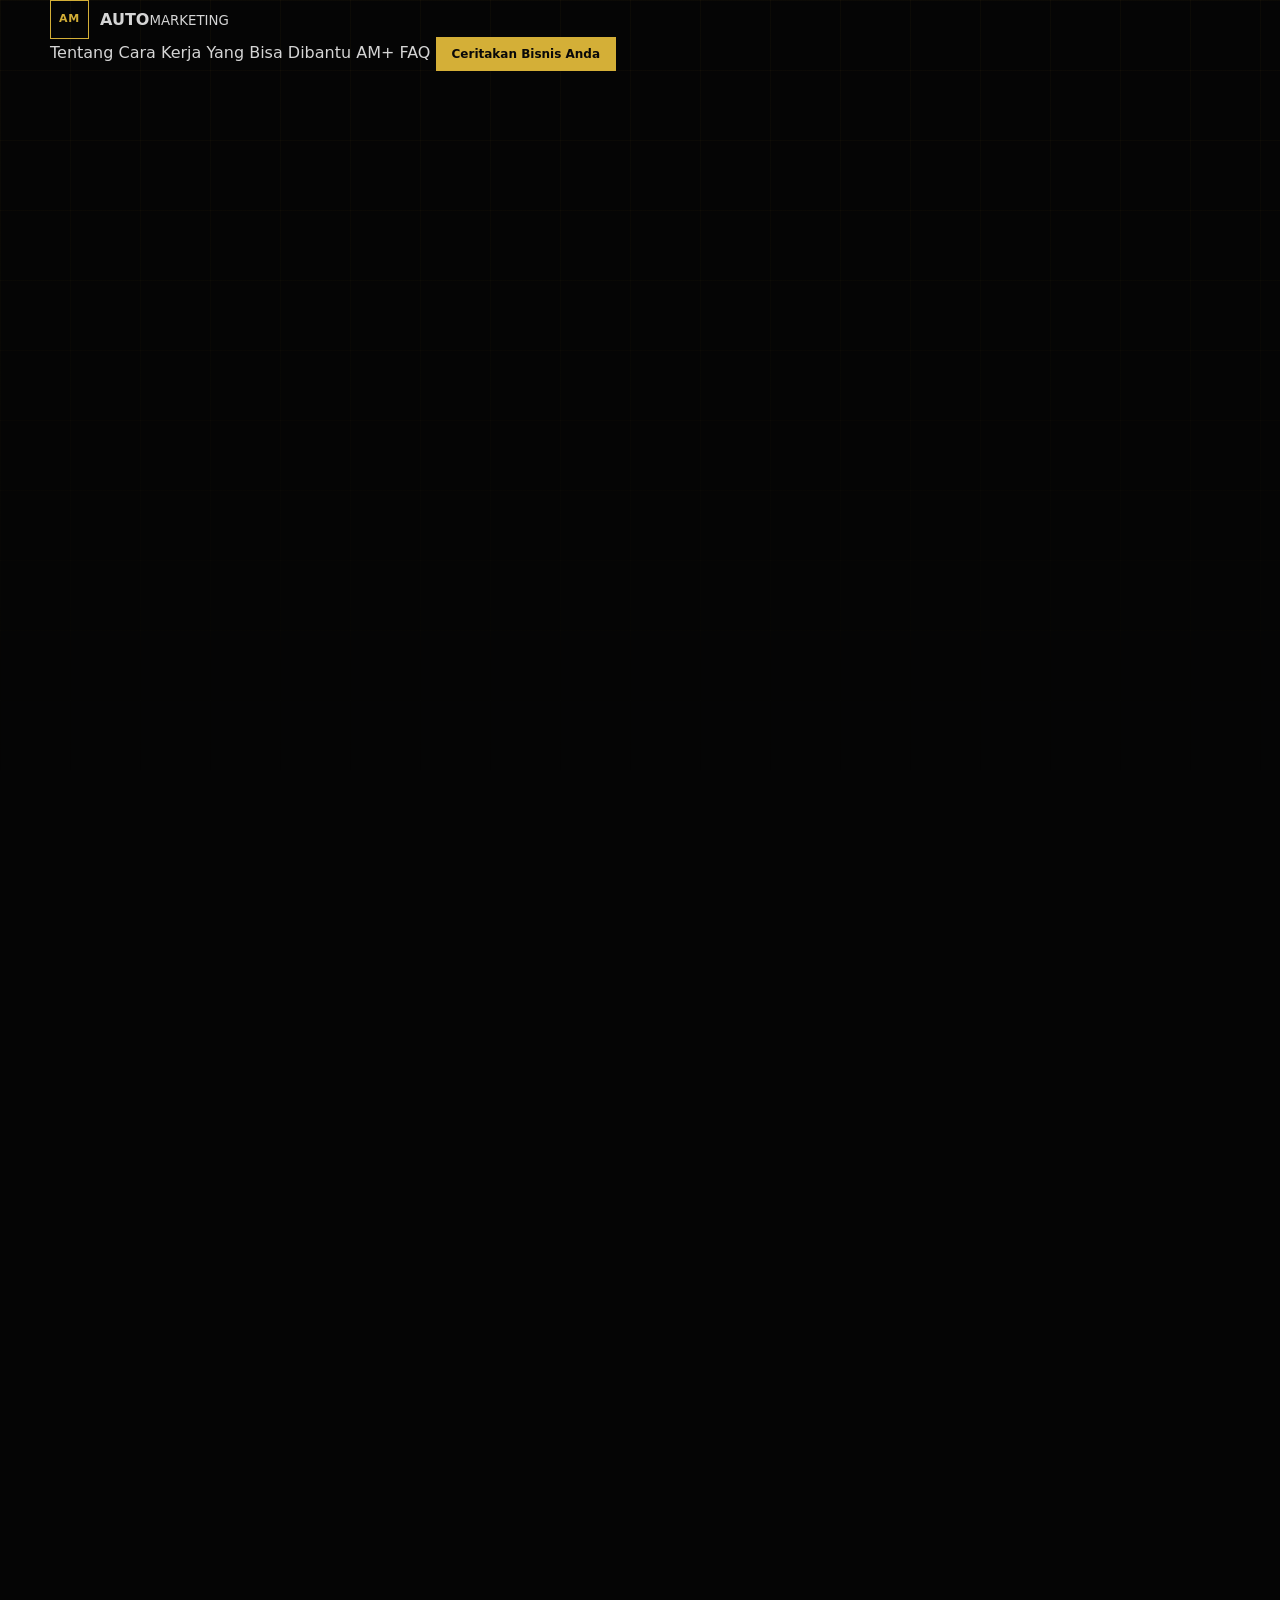
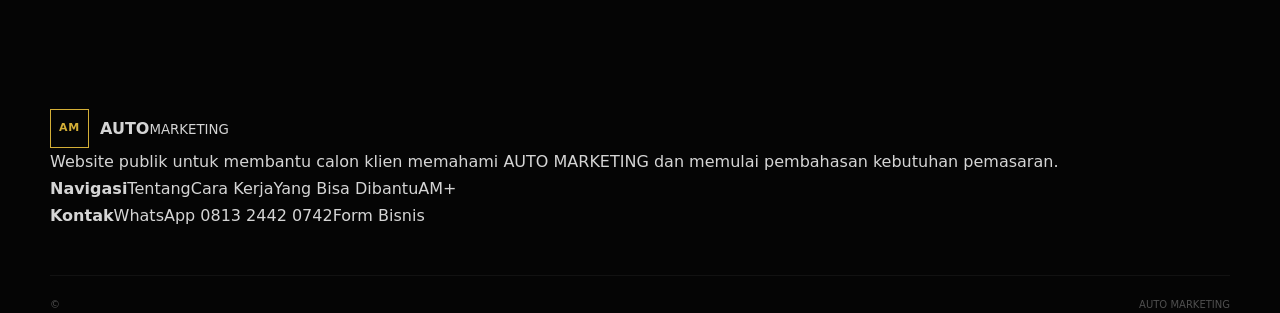
==== commit 0ca4532c: "Add files via upload" ====
--- a/index.html
+++ b/index.html
@@ -1,1084 +1,323 @@
 <!DOCTYPE html>
 <html lang="id">
 <head>
-    <meta charset="UTF-8">
-
-    <meta
-        name="viewport"
-        content="width=device-width, initial-scale=1.0"
-    >
-
-    <title>AUTO MARKETING — Digital Marketing & Growth Solutions</title>
-
-    <meta
-        name="description"
-        content="AUTO MARKETING menyediakan solusi pemasaran digital, campaign management, Google Business Profile, social media marketing, advertising, dan marketing analytics untuk bisnis di Indonesia."
-    >
-
-    <meta
-        name="keywords"
-        content="digital marketing Indonesia, marketing agency Indonesia, Google Business Profile, social media marketing, campaign management, advertising, marketing analytics"
-    >
-
-    <meta name="author" content="AUTO MARKETING">
-
-    <meta
-        property="og:title"
-        content="AUTO MARKETING — Digital Marketing & Growth Solutions"
-    >
-
-    <meta
-        property="og:description"
-        content="Digital marketing solutions designed to help businesses reach more customers, build trust, and grow."
-    >
-
-    <meta
-        property="og:type"
-        content="website"
-    >
-
-    <meta
-        property="og:locale"
-        content="id_ID"
-    >
-
-    <meta
-        property="og:locale:alternate"
-        content="en_US"
-    >
-
-    <meta
-        name="theme-color"
-        content="#050505"
-    >
-
-    <link
-        rel="icon"
-        href="favicon.svg"
-        type="image/svg+xml"
-    >
-
-    <link
-        rel="stylesheet"
-        href="style.css"
-    >
+<meta charset="UTF-8">
+<meta name="viewport" content="width=device-width, initial-scale=1.0">
+<meta name="description" content="AUTO MARKETING membantu bisnis memahami dan menjalankan pemasaran produk atau jasa dengan arah yang lebih jelas.">
+<title>AUTO MARKETING — Pemasaran untuk Produk & Jasa</title>
+<link rel="stylesheet" href="style.css">
 </head>
-
 <body>
-
-<div class="page-noise"></div>
-
 <header class="site-header" id="siteHeader">
-
-    <div class="container nav-container">
-
-        <a
-            href="#home"
-            class="brand"
-            aria-label="AUTO MARKETING Home"
-        >
-            <span class="brand-mark">AM</span>
-
-            <span class="brand-text">
-                <strong>AUTO</strong>
-                <span>MARKETING</span>
-            </span>
-        </a>
-
-        <nav
-            class="desktop-nav"
-            aria-label="Primary navigation"
-        >
-
-            <a href="#home" data-i18n="nav.home">
-                Beranda
-            </a>
-
-            <a href="#services" data-i18n="nav.services">
-                Layanan
-            </a>
-
-            <a href="#process" data-i18n="nav.process">
-                Cara Kerja
-            </a>
-
-            <a href="#about" data-i18n="nav.about">
-                Tentang
-            </a>
-
-            <a href="#contact" data-i18n="nav.contact">
-                Kontak
-            </a>
-
-        </nav>
-
-        <div class="nav-actions">
-
-            <button
-                class="language-switch"
-                id="languageToggle"
-                type="button"
-                aria-label="Switch language"
-            >
-                <span id="languageLabel">EN</span>
-            </button>
-
-            <a
-                href="https://wa.me/6281324420742?text=Halo%20AUTO%20MARKETING%2C%20saya%20ingin%20berkonsultasi%20tentang%20pemasaran%20digital."
-                class="nav-cta"
-                target="_blank"
-                rel="noopener noreferrer"
-                data-i18n="nav.cta"
-            >
-                Konsultasi
-            </a>
-
-            <button
-                class="menu-toggle"
-                id="menuToggle"
-                type="button"
-                aria-label="Open menu"
-                aria-expanded="false"
-            >
-                <span></span>
-                <span></span>
-                <span></span>
-            </button>
-
-        </div>
-
-    </div>
-
-    <div
-        class="mobile-menu"
-        id="mobileMenu"
-    >
-
-        <a href="#home" data-i18n="nav.home">
-            Beranda
-        </a>
-
-        <a href="#services" data-i18n="nav.services">
-            Layanan
-        </a>
-
-        <a href="#process" data-i18n="nav.process">
-            Cara Kerja
-        </a>
-
-        <a href="#about" data-i18n="nav.about">
-            Tentang
-        </a>
-
-        <a href="#contact" data-i18n="nav.contact">
-            Kontak
-        </a>
-
-        <a
-            href="https://wa.me/6281324420742?text=Halo%20AUTO%20MARKETING%2C%20saya%20ingin%20berkonsultasi%20tentang%20pemasaran%20digital."
-            target="_blank"
-            rel="noopener noreferrer"
-            data-i18n="nav.cta"
-        >
-            Konsultasi
-        </a>
-
-    </div>
-
+  <div class="container nav-wrap">
+    <a class="brand" href="#home" aria-label="AUTO MARKETING">
+      <span class="brand-mark">AM</span>
+      <span><strong>AUTO</strong><small>MARKETING</small></span>
+    </a>
+    <button class="menu-toggle" id="menuToggle" aria-label="Buka menu" aria-expanded="false">☰</button>
+    <nav class="nav" id="mainNav">
+      <a href="#tentang">Tentang</a>
+      <a href="#cara-kerja">Cara Kerja</a>
+      <a href="#bantuan">Yang Bisa Dibantu</a>
+     <a href="am-plus.html">AM+</a>
+      <a href="#faq">FAQ</a>
+      <a class="nav-cta" href="#form">Ceritakan Bisnis Anda</a>
+    </nav>
+  </div>
 </header>
 
-
-<main>
-
-<!-- =========================
-     HERO
-========================= -->
-
-<section
-    class="hero"
-    id="home"
->
-
-    <div class="hero-glow hero-glow-one"></div>
-    <div class="hero-glow hero-glow-two"></div>
-
-    <div class="container hero-grid">
-
-        <div class="hero-content reveal">
-
-            <div class="eyebrow">
-                <span class="status-dot"></span>
-
-                <span data-i18n="hero.eyebrow">
-                    Solusi Pemasaran Digital
-                </span>
-            </div>
-
-            <h1 data-i18n="hero.title">
-                Bangun Kehadiran Digital.
-                <span>Tumbuhkan Bisnis Anda.</span>
-            </h1>
-
-            <p
-                class="hero-description"
-                data-i18n="hero.description"
-            >
-                Solusi pemasaran digital yang membantu bisnis
-                menjangkau lebih banyak pelanggan, membangun
-                kepercayaan, dan berkembang dengan strategi yang
-                terukur.
-            </p>
-
-            <div class="hero-actions">
-
-                <a
-                    href="#contact"
-                    class="button button-primary"
-                    data-i18n="hero.primary"
-                >
-                    Mulai Konsultasi
-                </a>
-
-                <a
-                    href="#services"
-                    class="button button-secondary"
-                    data-i18n="hero.secondary"
-                >
-                    Jelajahi Layanan
-                </a>
-
-            </div>
-
-            <div class="hero-trust">
-
-                <div>
-                    <strong>01</strong>
-                    <span data-i18n="hero.trust1">
-                        Strategy
-                    </span>
-                </div>
-
-                <div>
-                    <strong>02</strong>
-                    <span data-i18n="hero.trust2">
-                        Execution
-                    </span>
-                </div>
-
-                <div>
-                    <strong>03</strong>
-                    <span data-i18n="hero.trust3">
-                        Growth
-                    </span>
-                </div>
-
-            </div>
-
-        </div>
-
-
-        <div class="hero-visual reveal">
-
-            <div class="dashboard-card">
-
-                <div class="dashboard-top">
-
-                    <div>
-                        <span
-                            class="small-label"
-                            data-i18n="dashboard.label"
-                        >
-                            MARKETING OVERVIEW
-                        </span>
-
-                        <h3 data-i18n="dashboard.title">
-                            Digital Growth
-                        </h3>
-                    </div>
-
-                    <span class="live-badge">
-                        LIVE
-                    </span>
-
-                </div>
-
-                <div class="growth-value">
-                    <strong>+84.6%</strong>
-                    <span data-i18n="dashboard.growth">
-                        growth potential
-                    </span>
-                </div>
-
-                <div class="chart">
-
-                    <span style="height:28%"></span>
-                    <span style="height:36%"></span>
-                    <span style="height:43%"></span>
-                    <span style="height:39%"></span>
-                    <span style="height:56%"></span>
-                    <span style="height:62%"></span>
-                    <span style="height:72%"></span>
-                    <span style="height:67%"></span>
-                    <span style="height:82%"></span>
-                    <span style="height:94%"></span>
-
-                </div>
-
-                <div class="dashboard-bottom">
-
-                    <span data-i18n="dashboard.reach">
-                        Digital Reach
-                    </span>
-
-                    <strong>
-                        +2.4K
-                    </strong>
-
-                </div>
-
-            </div>
-
-            <div class="floating-card floating-card-one">
-
-                <span class="floating-icon">
-                    ✓
-                </span>
-
-                <div>
-                    <strong data-i18n="float.strategy">
-                        Strategy Ready
-                    </strong>
-
-                    <small data-i18n="float.optimized">
-                        Campaign optimized
-                    </small>
-                </div>
-
-            </div>
-
-            <div class="floating-card floating-card-two">
-
-                <strong>
-                    360°
-                </strong>
-
-                <span data-i18n="float.marketing">
-                    Marketing
-                </span>
-
-            </div>
-
-        </div>
-
-    </div>
-
-</section>
-
-
-<!-- =========================
-     SERVICES
-========================= -->
-
-<section
-    class="section services-section"
-    id="services"
->
-
-    <div class="container">
-
-        <div class="section-head reveal">
-
-            <div>
-
-                <span
-                    class="section-kicker"
-                    data-i18n="services.kicker"
-                >
-                    LAYANAN
-                </span>
-
-                <h2 data-i18n="services.title">
-                    Satu Strategi.
-                    <span>Berbagai Kanal.</span>
-                </h2>
-
-            </div>
-
-            <p data-i18n="services.description">
-                Kami membantu bisnis membangun fondasi
-                pemasaran digital yang kuat dan terhubung.
-            </p>
-
-        </div>
-
-
-        <div class="services-grid">
-
-            <article class="service-card reveal">
-
-                <div class="service-number">
-                    01
-                </div>
-
-                <div class="service-icon">
-                    ◇
-                </div>
-
-                <h3 data-i18n="service.digital.title">
-                    Pemasaran Digital
-                </h3>
-
-                <p data-i18n="service.digital.text">
-                    Strategi digital untuk memperkuat
-                    kehadiran bisnis dan menjangkau audiens
-                    yang tepat.
-                </p>
-
-                <span
-                    class="service-link"
-                    data-i18n="service.learn"
-                >
-                    Pelajari
-                </span>
-
-            </article>
-
-
-            <article class="service-card reveal">
-
-                <div class="service-number">
-                    02
-                </div>
-
-                <div class="service-icon">
-                    ◈
-                </div>
-
-                <h3 data-i18n="service.campaign.title">
-                    Manajemen Kampanye
-                </h3>
-
-                <p data-i18n="service.campaign.text">
-                    Perencanaan, pengelolaan, dan optimasi
-                    kampanye pemasaran berdasarkan tujuan
-                    bisnis.
-                </p>
-
-                <span
-                    class="service-link"
-                    data-i18n="service.learn"
-                >
-                    Pelajari
-                </span>
-
-            </article>
-
-
-            <article class="service-card reveal">
-
-                <div class="service-number">
-                    03
-                </div>
-
-                <div class="service-icon">
-                    ◎
-                </div>
-
-                <h3 data-i18n="service.google.title">
-                    Google & Local Presence
-                </h3>
-
-                <p data-i18n="service.google.text">
-                    Membantu bisnis membangun kehadiran
-                    profesional di Google dan pencarian lokal.
-                </p>
-
-                <span
-                    class="service-link"
-                    data-i18n="service.learn"
-                >
-                    Pelajari
-                </span>
-
-            </article>
-
-
-            <article class="service-card reveal">
-
-                <div class="service-number">
-                    04
-                </div>
-
-                <div class="service-icon">
-                    ◌
-                </div>
-
-                <h3 data-i18n="service.social.title">
-                    Social Media Marketing
-                </h3>
-
-                <p data-i18n="service.social.text">
-                    Strategi konten dan komunikasi untuk
-                    membangun hubungan dengan audiens.
-                </p>
-
-                <span
-                    class="service-link"
-                    data-i18n="service.learn"
-                >
-                    Pelajari
-                </span>
-
-            </article>
-
-
-            <article class="service-card reveal">
-
-                <div class="service-number">
-                    05
-                </div>
-
-                <div class="service-icon">
-                    △
-                </div>
-
-                <h3 data-i18n="service.ads.title">
-                    Advertising Management
-                </h3>
-
-                <p data-i18n="service.ads.text">
-                    Pengelolaan kampanye iklan digital ketika
-                    bisnis siap menggunakan paid advertising.
-                </p>
-
-                <span
-                    class="service-link"
-                    data-i18n="service.learn"
-                >
-                    Pelajari
-                </span>
-
-            </article>
-
-
-            <article class="service-card reveal">
-
-                <div class="service-number">
-                    06
-                </div>
-
-                <div class="service-icon">
-                    ⌁
-                </div>
-
-                <h3 data-i18n="service.analytics.title">
-                    Marketing Analytics
-                </h3>
-
-                <p data-i18n="service.analytics.text">
-                    Tracking dan insight untuk memahami
-                    performa aktivitas pemasaran.
-                </p>
-
-                <span
-                    class="service-link"
-                    data-i18n="service.learn"
-                >
-                    Pelajari
-                </span>
-
-            </article>
-
-        </div>
-
-    </div>
-
-</section>
-
-
-<!-- =========================
-     STATEMENT
-========================= -->
-
-<section class="statement-section">
-
-    <div class="container">
-
-        <div class="statement reveal">
-
-            <span class="quote-mark">
-                “
-            </span>
-
-            <h2 data-i18n="statement.title">
-                Marketing bukan hanya tentang terlihat.
-                Ini tentang ditemukan, dipercaya,
-                dan dipilih.
-            </h2>
-
-            <p data-i18n="statement.text">
-                AUTO MARKETING membantu menghubungkan
-                strategi, kanal, konten, dan data menjadi
-                sistem pemasaran yang lebih terarah.
-            </p>
-
-        </div>
-
-    </div>
-
-</section>
-
-
-<!-- =========================
-     PROCESS
-========================= -->
-
-<section
-    class="section process-section"
-    id="process"
->
-
-    <div class="container">
-
-        <div class="section-head reveal">
-
-            <div>
-
-                <span
-                    class="section-kicker"
-                    data-i18n="process.kicker"
-                >
-                    CARA KERJA
-                </span>
-
-                <h2 data-i18n="process.title">
-                    Dari Strategi
-                    <span>Menuju Pertumbuhan.</span>
-                </h2>
-
-            </div>
-
-            <p data-i18n="process.description">
-                Proses sederhana, terstruktur, dan
-                berorientasi pada tujuan bisnis.
-            </p>
-
-        </div>
-
-
-        <div class="process-grid">
-
-            <article class="process-card reveal">
-
-                <span>01</span>
-
-                <h3 data-i18n="process.one.title">
-                    Discover
-                </h3>
-
-                <p data-i18n="process.one.text">
-                    Memahami bisnis, target pelanggan,
-                    kebutuhan, dan tujuan pemasaran.
-                </p>
-
-            </article>
-
-
-            <article class="process-card reveal">
-
-                <span>02</span>
-
-                <h3 data-i18n="process.two.title">
-                    Strategize
-                </h3>
-
-                <p data-i18n="process.two.text">
-                    Menentukan kanal, pesan, konten,
-                    dan pendekatan yang relevan.
-                </p>
-
-            </article>
-
-
-            <article class="process-card reveal">
-
-                <span>03</span>
-
-                <h3 data-i18n="process.three.title">
-                    Execute
-                </h3>
-
-                <p data-i18n="process.three.text">
-                    Menjalankan aktivitas pemasaran secara
-                    konsisten dan terarah.
-                </p>
-
-            </article>
-
-
-            <article class="process-card reveal">
-
-                <span>04</span>
-
-                <h3 data-i18n="process.four.title">
-                    Measure
-                </h3>
-
-                <p data-i18n="process.four.text">
-                    Mengukur aktivitas dan menggunakan
-                    data untuk menentukan langkah berikutnya.
-                </p>
-
-            </article>
-
-        </div>
-
-    </div>
-
-</section>
-
-
-<!-- =========================
-     ABOUT
-========================= -->
-
-<section
-    class="section about-section"
-    id="about"
->
-
-    <div class="container about-grid">
-
-        <div class="about-visual reveal">
-
-            <div class="about-panel">
-
-                <span
-                    class="section-kicker"
-                    data-i18n="about.panel.kicker"
-                >
-                    AUTO MARKETING
-                </span>
-
-                <strong>
-                    ID
-                </strong>
-
-                <span data-i18n="about.panel.area">
-                    Indonesia
-                </span>
-
-                <div class="about-line"></div>
-
-                <span data-i18n="about.panel.status">
-                    Local-first. Global-ready.
-                </span>
-
-            </div>
-
-        </div>
-
-
-        <div class="about-content reveal">
-
-            <span
-                class="section-kicker"
-                data-i18n="about.kicker"
-            >
-                TENTANG KAMI
-            </span>
-
-            <h2 data-i18n="about.title">
-                Dibangun untuk bisnis
-                yang ingin tumbuh secara digital.
-            </h2>
-
-            <p data-i18n="about.text1">
-                AUTO MARKETING adalah platform dan layanan
-                pemasaran digital yang dirancang untuk
-                membantu bisnis membangun kehadiran online
-                yang lebih profesional.
-            </p>
-
-            <p data-i18n="about.text2">
-                Kami memulai dari Indonesia dengan visi
-                membangun solusi pemasaran yang dapat
-                berkembang bersama bisnis dan menjangkau
-                pasar internasional.
-            </p>
-
-            <div class="about-points">
-
-                <div>
-                    <strong>01</strong>
-                    <span data-i18n="about.point1">
-                        Indonesia-focused
-                    </span>
-                </div>
-
-                <div>
-                    <strong>02</strong>
-                    <span data-i18n="about.point2">
-                        Data-aware
-                    </span>
-                </div>
-
-                <div>
-                    <strong>03</strong>
-                    <span data-i18n="about.point3">
-                        Global-ready
-                    </span>
-                </div>
-
-            </div>
-
-        </div>
-
-    </div>
-
-</section>
-
-
-<!-- =========================
-     LOCAL PRESENCE
-========================= -->
-
-<section class="presence-section">
-
-    <div class="container">
-
-        <div class="presence-card reveal">
-
-            <div>
-
-                <span
-                    class="section-kicker"
-                    data-i18n="presence.kicker"
-                >
-                    LOCAL DIGITAL PRESENCE
-                </span>
-
-                <h2 data-i18n="presence.title">
-                    Berbasis di Indonesia.
-                    Siap berkembang secara global.
-                </h2>
-
-                <p data-i18n="presence.text">
-                    Kami membangun fondasi digital dengan
-                    memahami pasar lokal terlebih dahulu,
-                    kemudian menyiapkannya untuk pertumbuhan
-                    yang lebih luas.
-                </p>
-
-            </div>
-
-            <div class="presence-badge">
-
-                <strong>
-                    ID
-                </strong>
-
-                <span>
-                    Indonesia
-                </span>
-
-            </div>
-
-        </div>
-
-    </div>
-
-</section>
-
-
-<!-- =========================
-     CONTACT
-========================= -->
-
-<section
-    class="section contact-section"
-    id="contact"
->
-
-    <div class="container contact-grid">
-
-        <div class="contact-content reveal">
-
-            <span
-                class="section-kicker"
-                data-i18n="contact.kicker"
-            >
-                HUBUNGI KAMI
-            </span>
-
-            <h2 data-i18n="contact.title">
-                Siap memasarkan
-                <span>lebih cerdas?</span>
-            </h2>
-
-            <p data-i18n="contact.text">
-                Ceritakan bisnis dan kebutuhan pemasaran
-                Anda. Mari mulai dari strategi yang tepat.
-            </p>
-
-            <a
-                href="https://wa.me/6281324420742?text=Halo%20AUTO%20MARKETING%2C%20saya%20ingin%20berkonsultasi%20tentang%20pemasaran%20digital."
-                class="button button-primary"
-                target="_blank"
-                rel="noopener noreferrer"
-                data-i18n="contact.button"
-            >
-                Hubungi via WhatsApp
-            </a>
-
-        </div>
-
-
-        <div class="contact-card reveal">
-
-            <div class="contact-item">
-
-                <span
-                    data-i18n="contact.channel"
-                >
-                    CHANNEL
-                </span>
-
-                <strong>
-                    WhatsApp
-                </strong>
-
-            </div>
-
-            <div class="contact-item">
-
-                <span
-                    data-i18n="contact.phone"
-                >
-                    PHONE
-                </span>
-
-                <strong>
-                    0813 2442 0742
-                </strong>
-
-            </div>
-
-            <div class="contact-item">
-
-                <span
-                    data-i18n="contact.area"
-                >
-                    SERVICE AREA
-                </span>
-
-                <strong
-                    data-i18n="contact.indonesia"
-                >
-                    Indonesia
-                </strong>
-
-            </div>
-
-            <div class="contact-item">
-
-                <span
-                    data-i18n="contact.language"
-                >
-                    LANGUAGE
-                </span>
-
-                <strong>
-                    Bahasa Indonesia / English
-                </strong>
-
-            </div>
-
-        </div>
-
-    </div>
-
-</section>
-
+<main id="home">
+<section class="hero">
+  <div class="container hero-grid">
+    <div class="hero-copy reveal">
+      <span class="eyebrow">AUTO MARKETING</span>
+      <h1>Punya produk atau jasa?<br><span>Mari cari cara memasarkannya.</span></h1>
+      <p class="hero-lead">
+        AUTO MARKETING membantu pemilik bisnis memahami apa yang perlu dilakukan agar produk atau jasanya
+        lebih mudah ditemukan, dipahami, dan dipertimbangkan oleh calon pelanggan.
+      </p>
+      <p>
+        Anda tidak harus sudah mengerti istilah marketing. Ceritakan saja bisnis Anda, apa yang dijual,
+        siapa yang ingin dijangkau, dan masalah yang sedang dihadapi. Dari sana, kebutuhan pemasaran dapat dibahas
+        satu per satu.
+      </p>
+      <div class="button-row">
+        <a class="button primary" href="#tentang">Kenali AUTO MARKETING</a>
+        <a class="button secondary" href="#cara-kerja">Lihat Cara Kerja</a>
+      </div>
+      <div class="hero-note">Tidak harus langsung memilih layanan. Pahami dulu kebutuhan bisnis Anda.</div>
+    </div>
+    <div class="hero-panel reveal">
+      <div class="panel-label">ALUR SEDERHANA</div>
+      <div class="flow">
+        <span>Produk / Jasa</span><b>→</b>
+        <span>Pemasaran</span><b>→</b>
+        <span>Calon Pelanggan</span><b>→</b>
+        <span>Hasil</span>
+      </div>
+      <p>
+        Setiap bisnis bisa membutuhkan cara yang berbeda. Karena itu, AUTO MARKETING tidak memulai dari
+        “pakai iklan apa?”, tetapi dari “bisnis Anda menjual apa dan ingin mencapai apa?”
+      </p>
+    </div>
+  </div>
+</section>
+
+<section class="section" id="tentang">
+  <div class="container">
+    <div class="section-head reveal">
+      <span class="eyebrow">APA ITU AUTO MARKETING?</span>
+      <h2>Bukan hanya soal memasang iklan.</h2>
+      <p>
+        Banyak orang menganggap marketing hanya berarti membuat iklan. Padahal sebelum sebuah iklan dijalankan,
+        ada banyak hal yang perlu dipikirkan: apa yang ditawarkan, siapa calon pelanggan, bagaimana orang menemukan
+        bisnis, informasi apa yang mereka lihat, bagaimana mereka menghubungi bisnis, dan bagaimana hasilnya diketahui.
+      </p>
+    </div>
+    <div class="two-col">
+      <article class="text-card reveal">
+        <h3>Untuk orang yang sedang mencari cara memasarkan bisnis</h3>
+        <p>
+          AUTO MARKETING dibuat sebagai tempat awal untuk memahami hal tersebut. Anda bisa datang dengan kondisi
+          yang sederhana: punya produk, punya jasa, punya usaha lokal, atau baru mulai membangun bisnis tetapi
+          belum tahu harus memulai dari mana.
+        </p>
+        <p>
+          Kami membantu membahas kebutuhan pemasaran secara bertahap. Tidak semua bisnis membutuhkan semua kanal.
+          Ada bisnis yang lebih membutuhkan kehadiran di Google, ada yang perlu memperbaiki media sosial,
+          ada yang membutuhkan campaign, dan ada yang memang sudah siap menggunakan advertising.
+        </p>
+      </article>
+      <article class="text-card reveal">
+        <h3>Yang menjadi titik awal tetap bisnis Anda</h3>
+        <p>
+          AUTO MARKETING tidak menggantikan pemilik bisnis dalam menentukan tujuan. Anda tetap menentukan produk,
+          layanan, harga, target bisnis, dan keputusan penting lainnya. Kami membantu dari sisi pemasaran:
+          bagaimana informasi bisnis disusun, bagaimana aktivitas pemasaran dijalankan, dan bagaimana hasilnya
+          dapat ditinjau.
+        </p>
+        <p>
+          Jadi, kalau Anda belum tahu istilah seperti campaign, tracking, atau advertising, tidak masalah.
+          Istilah tersebut akan dijelaskan ketika memang diperlukan.
+        </p>
+      </article>
+    </div>
+  </div>
+</section>
+
+<section class="section dark-section">
+  <div class="container">
+    <div class="section-head reveal">
+      <span class="eyebrow">SIAPA YANG BISA MENGGUNAKANNYA?</span>
+      <h2>Kalau Anda punya sesuatu untuk ditawarkan, kita bisa mulai dari sana.</h2>
+      <p>
+        Produk dan jasa tidak harus berbentuk perusahaan besar. Yang penting adalah ada sesuatu yang ingin dikenal,
+        ditemukan, dipertimbangkan, atau dibeli oleh orang lain.
+      </p>
+    </div>
+    <div class="cards four">
+      <article class="info-card reveal"><b>01</b><h3>Produk</h3><p>Barang yang dijual secara langsung, melalui toko, marketplace, website, atau jalur penjualan lainnya.</p></article>
+      <article class="info-card reveal"><b>02</b><h3>Jasa</h3><p>Keahlian atau pekerjaan yang ditawarkan kepada pelanggan, seperti konsultan, kontraktor, survey, desain, servis, dan lainnya.</p></article>
+      <article class="info-card reveal"><b>03</b><h3>Bisnis Lokal</h3><p>Usaha yang pelanggan utamanya berada di kota atau area tertentu dan perlu lebih mudah ditemukan.</p></article>
+      <article class="info-card reveal"><b>04</b><h3>Bisnis yang Baru Mulai</h3><p>Bisnis yang sudah punya produk atau jasa tetapi belum memiliki arah pemasaran digital yang jelas.</p></article>
+    </div>
+  </div>
+</section>
+
+<section class="section" id="bantuan">
+  <div class="container">
+    <div class="section-head reveal">
+      <span class="eyebrow">MASALAH YANG SERING TERJADI</span>
+      <h2>Mungkin kondisi Anda ada di salah satunya.</h2>
+      <p>
+        Pemasaran sering terasa rumit bukan karena pemilik bisnis tidak mampu, tetapi karena banyak bagian harus
+        dipikirkan sekaligus. Berikut contoh kondisi yang bisa menjadi titik awal pembahasan.
+      </p>
+    </div>
+    <div class="cards two">
+      <article class="problem-card reveal"><h3>“Saya punya produk, tapi orang belum banyak tahu.”</h3><p>Kita bisa membahas bagaimana produk tersebut diperkenalkan, di mana calon pelanggan biasanya mencari informasi, dan informasi apa yang perlu mereka lihat.</p></article>
+      <article class="problem-card reveal"><h3>“Saya punya jasa, tapi calon pelanggan sulit menemukan saya.”</h3><p>Kita bisa melihat keberadaan digital, pencarian lokal, media sosial, halaman informasi, serta jalur komunikasi menuju bisnis.</p></article>
+      <article class="problem-card reveal"><h3>“Saya sudah posting, tetapi tidak tahu arahnya.”</h3><p>Posting bukan hanya soal banyaknya konten. Perlu dilihat tujuan, siapa yang dituju, pesan yang disampaikan, dan apa yang ingin terjadi setelah orang melihatnya.</p></article>
+      <article class="problem-card reveal"><h3>“Saya sudah pasang iklan, tapi hasilnya tidak jelas.”</h3><p>Kita bisa melihat tujuan iklan, materi, target, tujuan kunjungan atau kontak, serta data yang tersedia untuk memahami apa yang terjadi.</p></article>
+      <article class="problem-card reveal"><h3>“Saya tidak tahu apakah harus memakai Google, Instagram, atau iklan.”</h3><p>Anda tidak harus memilih semuanya. Kanal dipertimbangkan berdasarkan jenis bisnis, pelanggan, tujuan, kondisi saat ini, dan kesiapan.</p></article>
+      <article class="problem-card reveal"><h3>“Saya ingin mulai, tetapi tidak tahu harus menjelaskan apa.”</h3><p>Mulai saja dari produk atau jasa Anda. Form di bagian bawah dibuat agar informasi dasar bisa dikumpulkan tanpa mengharuskan Anda memahami istilah marketing.</p></article>
+    </div>
+  </div>
+</section>
+
+<section class="section" id="cara-kerja">
+  <div class="container">
+    <div class="section-head reveal">
+      <span class="eyebrow">CARA KERJA</span>
+      <h2>Dari cerita tentang bisnis sampai aktivitas pemasaran.</h2>
+      <p>
+        Prosesnya dibuat bertahap supaya pemilik bisnis dapat memahami apa yang sedang dilakukan. Tidak semua langkah
+        harus berlangsung dengan bentuk yang sama untuk setiap bisnis.
+      </p>
+    </div>
+    <div class="timeline">
+      <article class="step reveal"><span>01</span><div><h3>Ceritakan bisnis Anda</h3><p>Produk atau jasa apa yang ditawarkan? Di mana bisnis berjalan? Siapa pelanggan yang ingin dijangkau? Apa masalah pemasaran yang sedang dirasakan?</p></div></article>
+      <article class="step reveal"><span>02</span><div><h3>Pahami kondisi saat ini</h3><p>Kita melihat apa yang sudah dimiliki: website, Google, media sosial, materi promosi, jalur komunikasi, campaign yang pernah dijalankan, dan data yang tersedia.</p></div></article>
+      <article class="step reveal"><span>03</span><div><h3>Tentukan kebutuhan</h3><p>Tidak semua aktivitas harus dilakukan. Kebutuhan diprioritaskan berdasarkan tujuan dan kondisi bisnis agar pekerjaan tidak sekadar terlihat ramai tetapi tidak jelas arahnya.</p></div></article>
+      <article class="step reveal"><span>04</span><div><h3>Jalankan aktivitas</h3><p>Jika ruang lingkup sudah disepakati, aktivitas pemasaran dapat dijalankan sesuai kebutuhan: kehadiran digital, konten, campaign, advertising, atau aktivitas lainnya.</p></div></article>
+      <article class="step reveal"><span>05</span><div><h3>Tracking dan tinjau hasil</h3><p>Data aktivitas dan respons calon pelanggan perlu dilihat agar kita tidak hanya mengetahui bahwa sesuatu sudah dilakukan, tetapi juga dapat memahami apa yang terjadi setelahnya.</p></div></article>
+    </div>
+  </div>
+</section>
+
+<section class="section soft-section">
+  <div class="container">
+    <div class="section-head reveal">
+      <span class="eyebrow">TIDAK SEMUA BISNIS MEMBUTUHKAN CARA YANG SAMA</span>
+      <h2>Google, media sosial, campaign, dan advertising punya fungsi berbeda.</h2>
+      <p>
+        Memilih kanal bukan perlombaan untuk memakai sebanyak mungkin platform. Yang lebih penting adalah apakah
+        kanal tersebut membantu calon pelanggan menemukan informasi yang mereka butuhkan.
+      </p>
+    </div>
+    <div class="cards three">
+      <article class="service-card reveal"><h3>Google & Kehadiran Lokal</h3><p>Untuk membantu orang menemukan bisnis ketika mereka memang sedang mencari produk, jasa, atau tempat tertentu. Cocok dibahas terutama untuk bisnis yang melayani area tertentu.</p></article>
+      <article class="service-card reveal"><h3>Media Sosial</h3><p>Untuk membangun kehadiran, menunjukkan aktivitas, menjelaskan produk atau jasa, dan menjaga komunikasi dengan orang yang mengikuti bisnis.</p></article>
+      <article class="service-card reveal"><h3>Campaign</h3><p>Untuk membuat kegiatan pemasaran memiliki tujuan dan periode yang jelas, misalnya memperkenalkan layanan tertentu atau mendorong orang mengambil tindakan.</p></article>
+      <article class="service-card reveal"><h3>Advertising</h3><p>Iklan berbayar dapat digunakan ketika bisnis memiliki tujuan dan kebutuhan yang sesuai. Memasang iklan bukan tujuan akhir; yang penting adalah apa yang ingin dicapai dan bagaimana hasilnya ditinjau.</p></article>
+      <article class="service-card reveal"><h3>Konten & Informasi</h3><p>Konten membantu calon pelanggan memahami apa yang ditawarkan. Informasi yang jelas dapat membuat orang lebih mudah menilai apakah produk atau jasa tersebut relevan bagi mereka.</p></article>
+      <article class="service-card reveal"><h3>Tracking & Data</h3><p>Tracking membantu melihat sumber respons dan perjalanan calon pelanggan sehingga aktivitas pemasaran tidak hanya dinilai dari jumlah posting atau jumlah iklan.</p></article>
+    </div>
+  </div>
+</section>
+
+<section class="section">
+  <div class="container example-grid">
+    <div class="example-copy reveal">
+      <span class="eyebrow">CONTOH SEDERHANA</span>
+      <h2>Misalnya Anda punya jasa survey.</h2>
+      <p>
+        Anda memiliki jasa survey topografi. Orang yang membutuhkan jasa tersebut mungkin mencari melalui Google,
+        rekomendasi, media sosial, atau kontak langsung. Mereka perlu mengetahui jenis pekerjaan yang bisa dilakukan,
+        area layanan, contoh hasil, cara menghubungi, dan alasan mengapa mereka harus mempertimbangkan jasa tersebut.
+      </p>
+      <p>
+        Dalam kondisi seperti itu, pemasaran bukan sekadar “buat iklan”. Kita perlu memastikan informasi jasanya
+        tersedia, jalur calon pelanggan jelas, aktivitas yang dipilih sesuai, dan respons yang datang dapat ditinjau.
+      </p>
+    </div>
+    <div class="example-flow reveal">
+      <div>Jasa Survey</div><i>↓</i><div>Informasi yang jelas</div><i>↓</i><div>Calon pelanggan menemukan</div><i>↓</i><div>Kontak / permintaan</div><i>↓</i><div>Respons ditinjau</div>
+    </div>
+  </div>
+</section>
+
+<section class="section dark-section">
+  <div class="container">
+    <div class="section-head reveal">
+      <span class="eyebrow">WEB AM DAN AM+</span>
+      <h2>Ini dua bagian yang berbeda.</h2>
+      <p>
+        Saat Anda sedang membuka website ini, Anda sedang berada di <strong>Web AM</strong>. Website ini adalah
+        tempat publik untuk mengenal AUTO MARKETING, memahami cara kerja, dan mengirimkan informasi awal.
+        <strong>AM+</strong> adalah aplikasi/sistem operasional di belakangnya.
+      </p>
+    </div>
+    <div class="split-box reveal">
+      <div>
+        <span class="box-tag">WEB AM</span>
+        <h3>Website yang sedang Anda buka</h3>
+        <p>Tempat untuk membaca informasi, memahami layanan, melihat cara kerja, mempelajari AM+, dan mengirimkan kebutuhan awal.</p>
+      </div>
+      <div class="connector">→</div>
+      <div>
+        <span class="box-tag gold">AM+</span>
+        <h3>Sistem operasional AUTO MARKETING</h3>
+        <p>Aplikasi yang digunakan untuk mengelola data dan alur pekerjaan marketing setelah informasi bisnis masuk dan proses kerja dimulai.</p>
+        <a class="text-link" href="am-plus.html">Lihat AM+ lebih detail →</a>
+      </div>
+    </div>
+  </div>
+</section>
+
+<section class="section" id="persiapan">
+  <div class="container">
+    <div class="section-head reveal">
+      <span class="eyebrow">SEBELUM MENGISI FORM</span>
+      <h2>Tidak perlu menyiapkan dokumen rumit.</h2>
+      <p>
+        Informasi awal saja sudah cukup. Semakin jelas ceritanya, semakin mudah kebutuhan pemasaran dipahami.
+        Anda bisa menyiapkan beberapa hal berikut.
+      </p>
+    </div>
+    <div class="cards three">
+      <article class="mini-card reveal"><b>Produk / jasa</b><p>Apa yang Anda tawarkan dan apa manfaat utamanya?</p></article>
+      <article class="mini-card reveal"><b>Target pelanggan</b><p>Siapa orang atau bisnis yang biasanya membutuhkan produk atau jasa Anda?</p></article>
+      <article class="mini-card reveal"><b>Area</b><p>Kota atau wilayah mana yang ingin dijangkau?</p></article>
+      <article class="mini-card reveal"><b>Kondisi sekarang</b><p>Sudah punya website, Google, Instagram, iklan, atau kanal lainnya?</p></article>
+      <article class="mini-card reveal"><b>Masalah</b><p>Apa yang paling membuat Anda kesulitan dalam pemasaran saat ini?</p></article>
+      <article class="mini-card reveal"><b>Tujuan</b><p>Apa yang ingin dicapai dari pemasaran tersebut?</p></article>
+    </div>
+  </div>
+</section>
+
+<section class="section" id="faq">
+  <div class="container narrow">
+    <div class="section-head reveal">
+      <span class="eyebrow">FAQ</span>
+      <h2>Pertanyaan yang mungkin muncul.</h2>
+    </div>
+    <div class="faq">
+      <details class="reveal"><summary>Apakah saya harus langsung menggunakan jasa AUTO MARKETING?</summary><p>Tidak. Website ini dibuat agar Anda bisa memahami dulu apa yang mungkin dibutuhkan. Keputusan untuk melanjutkan tetap berada di tangan Anda.</p></details>
+      <details class="reveal"><summary>Apakah semua bisnis harus menggunakan iklan berbayar?</summary><p>Tidak. Advertising hanya salah satu pilihan. Kebutuhan bisa berbeda: ada yang lebih membutuhkan Google, informasi website, media sosial, campaign, atau perbaikan jalur calon pelanggan.</p></details>
+      <details class="reveal"><summary>Apakah AM hanya untuk perusahaan besar?</summary><p>Tidak harus. Pembahasan dimulai dari produk atau jasa, kondisi bisnis, pelanggan yang ingin dijangkau, dan tujuan pemasaran.</p></details>
+      <details class="reveal"><summary>Apa hubungan form di website dengan AM+?</summary><p>Form dirancang sebagai jalur intake awal. Setelah jalur backend resmi tersedia, data yang dikirim dapat masuk ke sistem AM untuk diproses sebagai calon client/lead. Mengisi form tidak otomatis berarti menjadi customer.</p></details>
+      <details class="reveal"><summary>Apa itu AM+?</summary><p>AM+ adalah aplikasi/sistem operasional AUTO MARKETING. Halaman khususnya menjelaskan lebih detail bagaimana sistem tersebut digunakan untuk mengelola pekerjaan dan data marketing.</p></details>
+      <details class="reveal"><summary>Bagaimana biaya ditentukan?</summary><p>Biaya bergantung pada kebutuhan dan ruang lingkup pekerjaan. Tidak semua layanan harus digunakan. Pembahasan kebutuhan dilakukan sebelum ruang lingkup pekerjaan ditentukan.</p></details>
+    </div>
+  </div>
+</section>
+
+<section class="section form-section" id="form">
+  <div class="container form-layout">
+    <div class="form-intro reveal">
+      <span class="eyebrow">CERITAKAN BISNIS ANDA</span>
+      <h2>Kalau ingin melanjutkan, mulai dari informasi sederhana.</h2>
+      <p>
+        Form ini dipisahkan dari bagian utama website supaya Anda bisa membaca dan memahami AUTO MARKETING terlebih dahulu.
+        Setelah siap, Anda dapat mengirimkan informasi awal tentang bisnis Anda.
+      </p>
+      <p>
+        Pengiriman produksi harus diarahkan ke endpoint intake backend resmi AUTO MARKETING. Karena endpoint tersebut
+        belum ditetapkan dari source backend yang tersedia, halaman ini <strong>tidak akan menyamar sebagai form aktif</strong>
+        dengan URL palsu.
+      </p>
+    </div>
+    <form class="intake-form reveal" id="intakeForm">
+      <div class="form-grid">
+        <label>Nama<input name="name" required autocomplete="name"></label>
+        <label>Nama bisnis<input name="business" required autocomplete="organization"></label>
+        <label>Produk / jasa<input name="product_service" required></label>
+        <label>Kota / area<input name="area"></label>
+        <label class="full">Target pelanggan<textarea name="target_customer" rows="3"></textarea></label>
+        <label class="full">Masalah / kebutuhan pemasaran<textarea name="need" rows="4" required></textarea></label>
+        <label class="full">Tujuan pemasaran<textarea name="goal" rows="3"></textarea></label>
+        <label>WhatsApp<input name="whatsapp" required inputmode="tel"></label>
+        <label>Email (opsional)<input name="email" type="email" autocomplete="email"></label>
+      </div>
+      <input type="hidden" name="source" value="WEB_AM">
+      <button class="button primary form-submit" type="submit">Kirim Informasi ke AUTO MARKETING</button>
+      <p class="form-status" id="formStatus" role="status"></p>
+    </form>
+  </div>
+</section>
 </main>
 
-
-<!-- =========================
-     FOOTER
-========================= -->
-
-<footer class="site-footer">
-
-    <div class="container">
-
-        <div class="footer-main">
-
-            <div class="footer-brand">
-
-                <a
-                    href="#home"
-                    class="brand"
-                >
-
-                    <span class="brand-mark">
-                        AM
-                    </span>
-
-                    <span class="brand-text">
-                        <strong>AUTO</strong>
-                        <span>MARKETING</span>
-                    </span>
-
-                </a>
-
-                <p data-i18n="footer.description">
-                    Solusi pemasaran digital untuk bisnis
-                    yang ingin tumbuh.
-                </p>
-
-            </div>
-
-
-            <div class="footer-links">
-
-                <a
-                    href="privacy.html"
-                    data-i18n="footer.privacy"
-                >
-                    Privasi
-                </a>
-
-                <a
-                    href="terms.html"
-                    data-i18n="footer.terms"
-                >
-                    Ketentuan
-                </a>
-
-            </div>
-
-        </div>
-
-
-        <div class="footer-bottom">
-
-            <span>
-                © <span id="currentYear">2026</span>
-                AUTO MARKETING
-            </span>
-
-            <span data-i18n="footer.rights">
-                All rights reserved.
-            </span>
-
-        </div>
-
-    </div>
-
+<footer class="footer">
+  <div class="container footer-grid">
+    <div><a class="brand" href="#home"><span class="brand-mark">AM</span><span><strong>AUTO</strong><small>MARKETING</small></span></a><p>Website publik untuk membantu calon klien memahami AUTO MARKETING dan memulai pembahasan kebutuhan pemasaran.</p></div>
+    <div><b>Navigasi</b><a href="#tentang">Tentang</a><a href="#cara-kerja">Cara Kerja</a><a href="#bantuan">Yang Bisa Dibantu</a><a href="am-plus.html">AM+</a></div>
+    <div><b>Kontak</b><a href="https://wa.me/6281324420742" target="_blank" rel="noopener">WhatsApp 0813 2442 0742</a><a href="#form">Form Bisnis</a></div>
+  </div>
+  <div class="container footer-bottom">© <span id="year"></span> AUTO MARKETING</div>
 </footer>
-
-
+<script src="translations.js"></script>
+<script src="language.js"></script>
 <script src="script.js"></script>
-
 </body>
-</html>+</html>
